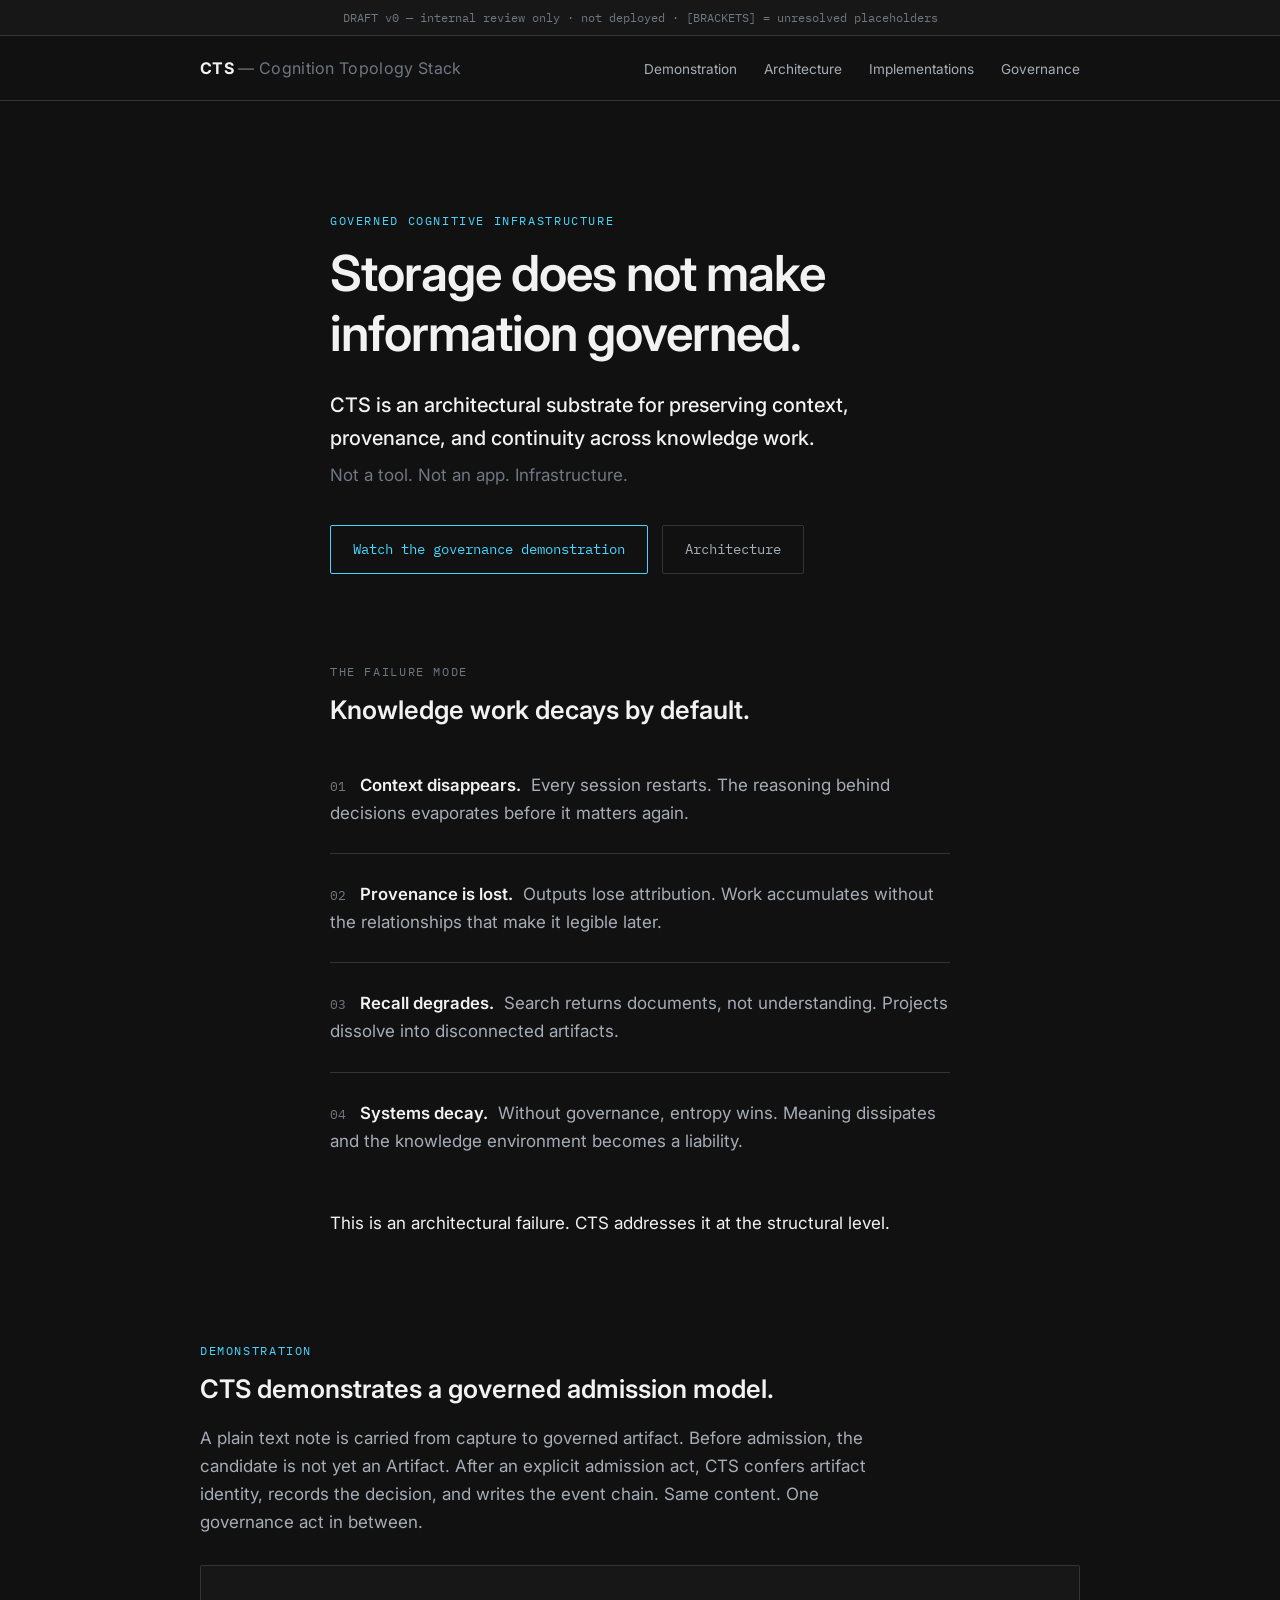
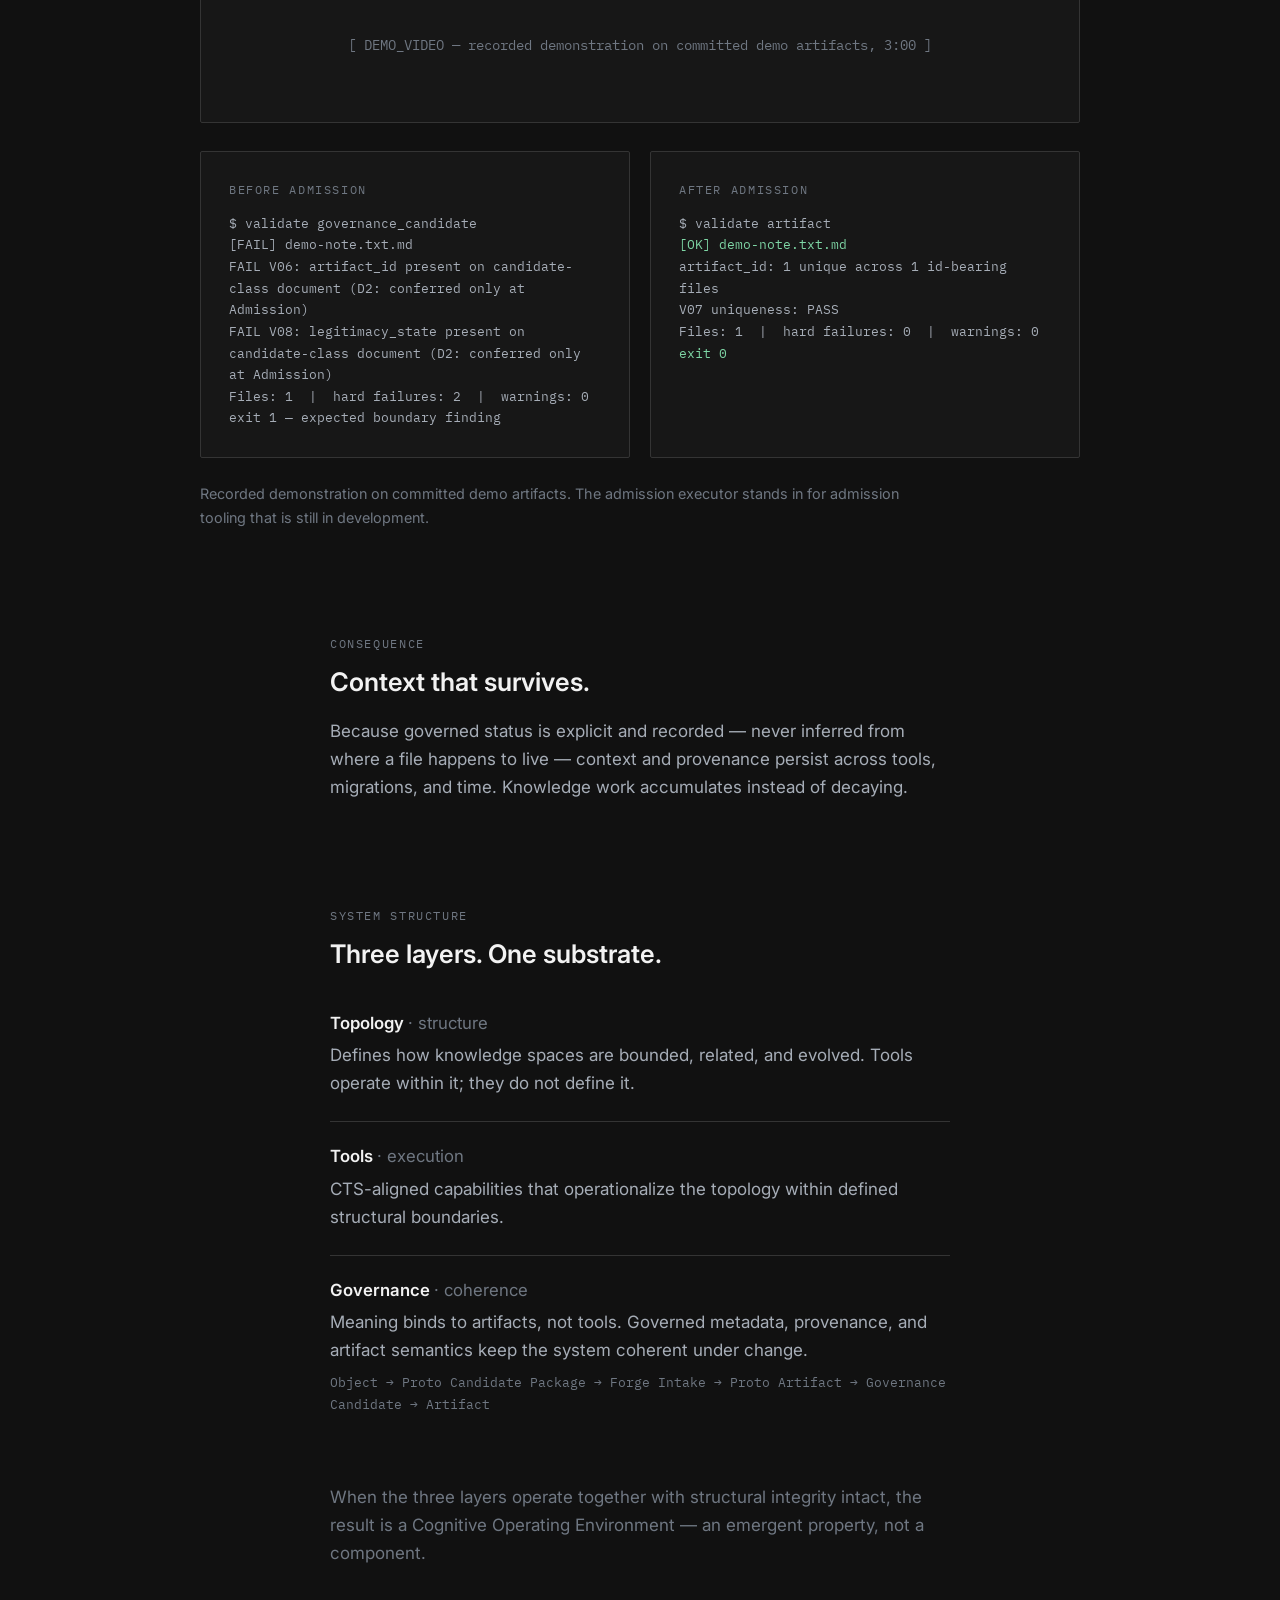
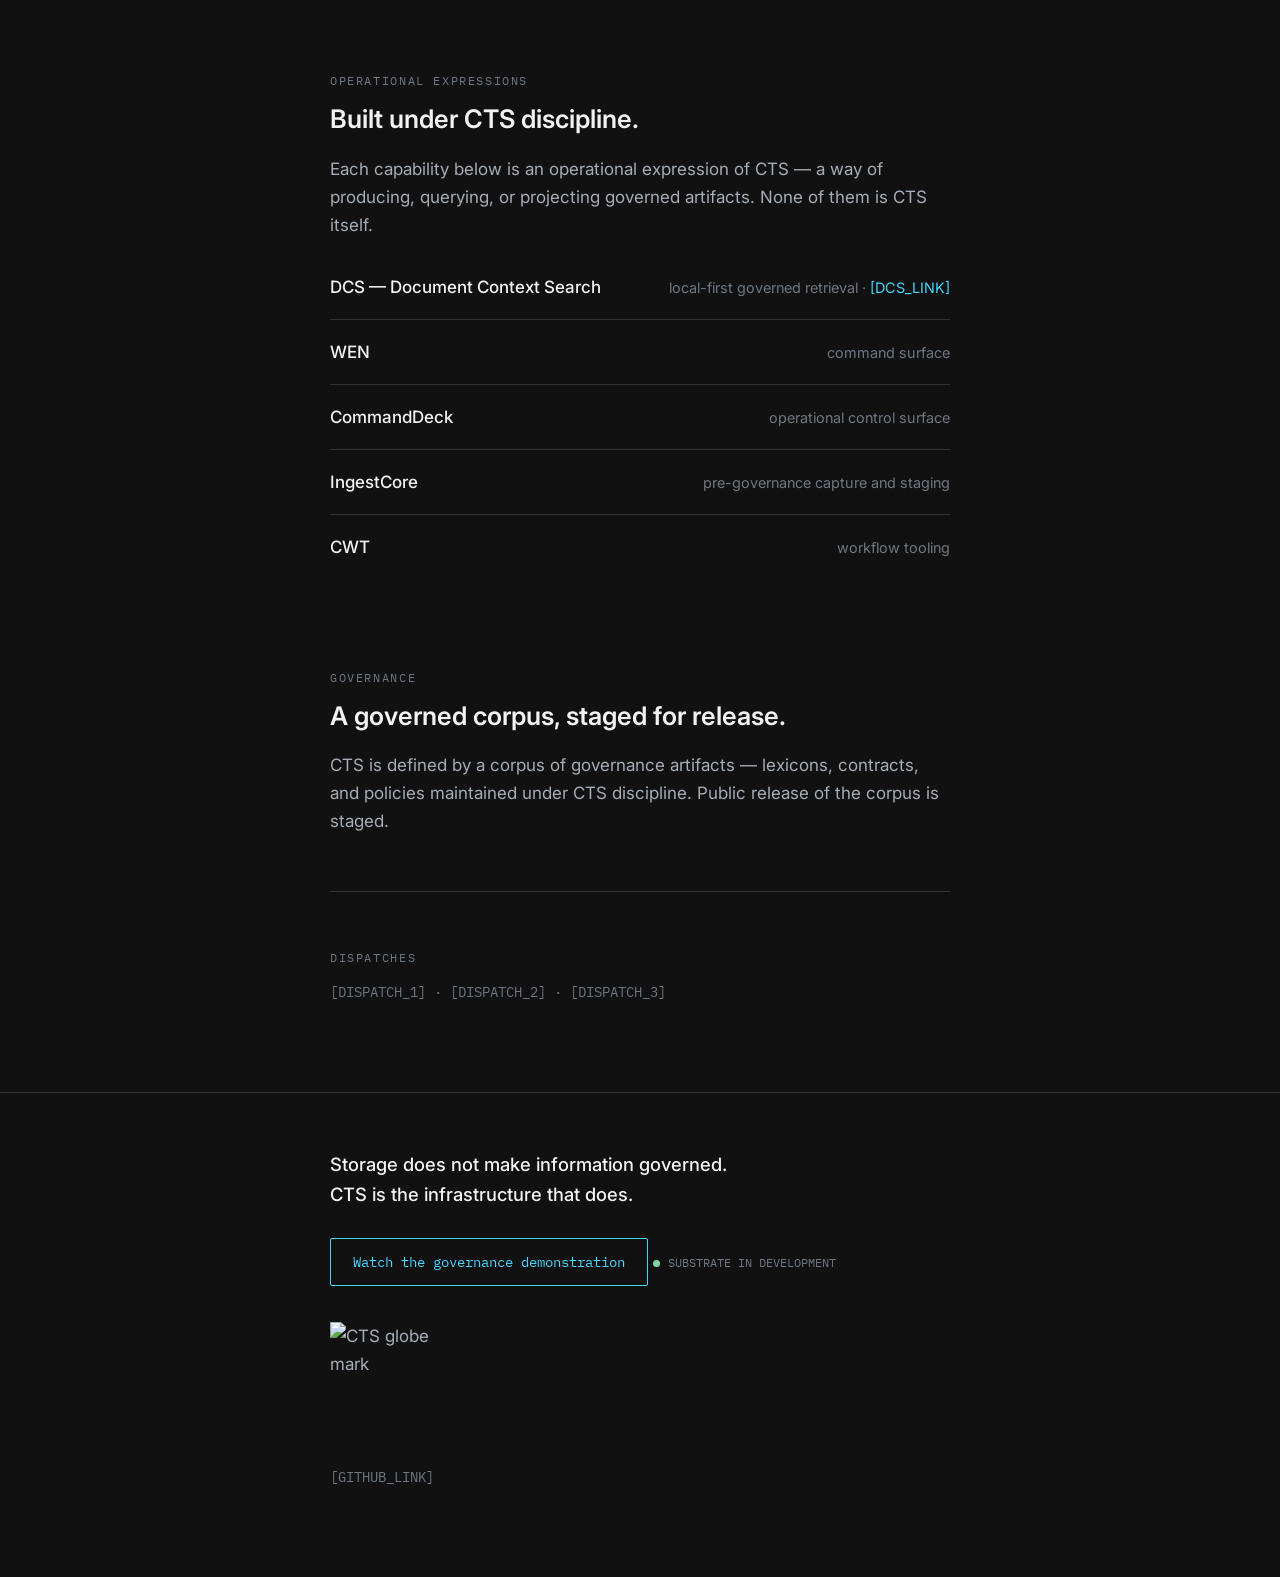
==== index.html @ d4861113 "recenter: new landing page, brand tokens (draft v0)" ====
<!DOCTYPE html>
<html lang="en">
<head>
<meta charset="utf-8">
<meta name="viewport" content="width=device-width, initial-scale=1">
<title>CTS — Cognition Topology Stack [DRAFT v0]</title>
<link rel="icon" href="./cts-favicon.ico">
<link rel="preconnect" href="https://fonts.googleapis.com">
<link href="https://fonts.googleapis.com/css2?family=Inter:wght@400;500;600;700&family=IBM+Plex+Mono:wght@400;500&display=swap" rel="stylesheet">
<style>
:root {
  --cts-bg: #111111;
  --cts-surface: #171717;
  --cts-text: #F2F2F2;
  --cts-text-secondary: #A6ADB7;
  --cts-text-muted: #6F7782;
  --cts-accent: #45D7FF;
  --cts-border: #343434;
  --cts-status-active: #7ED6A5;
  --cts-content-max: 960px;
  --cts-reading-max: 700px;
  --cts-section-gap: 88px;
  --cts-radius: 2px;
}
* { margin: 0; padding: 0; box-sizing: border-box; }
body {
  background: var(--cts-bg);
  color: var(--cts-text-secondary);
  font-family: 'Inter', Arial, sans-serif;
  font-size: 17px;
  line-height: 1.65;
}
.wrap { max-width: var(--cts-content-max); margin: 0 auto; padding: 0 24px; }
@media (min-width: 720px) { .wrap { padding: 0 40px; } }
.reading { max-width: var(--cts-reading-max); }
section { padding: var(--cts-section-gap) 0 0; }
h1, h2, h3 { color: var(--cts-text); font-weight: 600; line-height: 1.2; }
h1 { font-size: clamp(2rem, 5vw, 3.1rem); letter-spacing: -0.02em; }
h2 { font-size: 1.6rem; margin-bottom: 20px; }
h3 { font-size: 1.05rem; margin-bottom: 8px; }
p { margin-bottom: 16px; }
a { color: var(--cts-accent); text-decoration: none; }
a:hover { text-decoration: underline; }
.label {
  font-family: 'IBM Plex Mono', Consolas, monospace;
  font-size: 0.72rem;
  text-transform: uppercase;
  letter-spacing: 0.14em;
  color: var(--cts-text-muted);
  display: block;
  margin-bottom: 14px;
}
.label--accent { color: var(--cts-accent); }
.mono { font-family: 'IBM Plex Mono', Consolas, monospace; }
.divider { border: 0; border-top: 1px solid var(--cts-border); margin: 56px 0; }
.btn {
  display: inline-block;
  padding: 12px 22px;
  border: 1px solid var(--cts-accent);
  border-radius: var(--cts-radius);
  color: var(--cts-accent);
  font-family: 'IBM Plex Mono', Consolas, monospace;
  font-size: 0.85rem;
  background: transparent;
  transition: background-color 180ms ease;
}
.btn:hover { background: rgba(69, 215, 255, 0.08); text-decoration: none; }
.btn--quiet { border-color: var(--cts-border); color: var(--cts-text-secondary); }
.panel {
  background: var(--cts-surface);
  border: 1px solid var(--cts-border);
  border-radius: var(--cts-radius);
  padding: 28px;
}
.placeholder {
  color: var(--cts-text-muted);
  font-family: 'IBM Plex Mono', Consolas, monospace;
  font-size: 0.85rem;
}
/* Header */
header {
  border-bottom: 1px solid var(--cts-border);
  padding: 18px 0;
}
header .wrap { display: flex; justify-content: space-between; align-items: baseline; flex-wrap: wrap; gap: 12px; }
.wordmark { color: var(--cts-text); font-weight: 700; font-size: 1rem; letter-spacing: 0.02em; }
.wordmark span { color: var(--cts-text-muted); font-weight: 400; }
nav a { color: var(--cts-text-secondary); font-size: 0.85rem; margin-left: 22px; }
nav a:hover { color: var(--cts-accent); }
/* Hero */
.hero { padding: 110px 0 0; }
.hero .thesis { color: var(--cts-text); font-size: 1.25rem; margin: 26px 0 6px; font-weight: 500; }
.hero .boundary { color: var(--cts-text-muted); margin-bottom: 36px; }
.cta-row { display: flex; gap: 14px; flex-wrap: wrap; }
/* Failure list */
.failure { padding: 26px 0; border-bottom: 1px solid var(--cts-border); }
.failure:last-of-type { border-bottom: 0; }
.failure h3 { display: inline; margin-right: 10px; }
.failure p { display: inline; margin: 0; }
.failure .num { font-family: 'IBM Plex Mono', Consolas, monospace; color: var(--cts-text-muted); font-size: 0.8rem; margin-right: 14px; }
/* Proof */
.proof-media { margin: 28px 0; text-align: center; padding: 64px 28px; }
.beforeafter { display: grid; gap: 20px; grid-template-columns: 1fr; margin-top: 28px; }
@media (min-width: 720px) { .beforeafter { grid-template-columns: 1fr 1fr; } }
.beforeafter .mono-block {
  font-family: 'IBM Plex Mono', Consolas, monospace;
  font-size: 0.82rem;
  color: var(--cts-text-secondary);
  white-space: pre-wrap;
  margin-top: 12px;
}
.ok { color: var(--cts-status-active); }
/* Architecture */
.layer { padding: 24px 0; border-bottom: 1px solid var(--cts-border); }
.layer:last-of-type { border-bottom: 0; }
.lifecycle {
  font-family: 'IBM Plex Mono', Consolas, monospace;
  font-size: 0.82rem;
  color: var(--cts-text-muted);
  margin-top: 8px;
}
/* Implementations */
.impl { display: flex; justify-content: space-between; align-items: baseline; padding: 18px 0; border-bottom: 1px solid var(--cts-border); flex-wrap: wrap; gap: 6px; }
.impl:last-of-type { border-bottom: 0; }
.impl .name { color: var(--cts-text); font-weight: 500; }
.impl .role { color: var(--cts-text-muted); font-size: 0.9rem; }
/* Footer */
footer { margin-top: var(--cts-section-gap); border-top: 1px solid var(--cts-border); padding: 56px 0 72px; }
.status { display: inline-flex; align-items: center; gap: 8px; font-family: 'IBM Plex Mono', Consolas, monospace; font-size: 0.75rem; color: var(--cts-text-muted); margin-top: 28px; }
.status .dot {
  width: 7px; height: 7px; border-radius: 50%;
  background: var(--cts-status-active);
  animation: pulse 2.4s ease-in-out infinite;
}
@keyframes pulse { 0%,100% { opacity: 1; } 50% { opacity: 0.35; } }
.draftbar {
  background: var(--cts-surface);
  border-bottom: 1px solid var(--cts-border);
  padding: 8px 0;
  font-family: 'IBM Plex Mono', Consolas, monospace;
  font-size: 0.72rem;
  color: var(--cts-text-muted);
  text-align: center;
}
</style>
</head>
<body>

<div class="draftbar">DRAFT v0 — internal review only · not deployed · [BRACKETS] = unresolved placeholders</div>

<header>
  <div class="wrap">
    <div class="wordmark">CTS <span>— Cognition Topology Stack</span></div>
    <nav>
      <a href="#proof">Demonstration</a>
      <a href="#architecture">Architecture</a>
      <a href="#implementations">Implementations</a>
      <a href="#governance">Governance</a>
    </nav>
  </div>
</header>

<!-- S1 · Hero -->
<section class="hero">
  <div class="wrap reading">
    <span class="label label--accent">Governed cognitive infrastructure</span>
    <h1>Storage does not make information governed.</h1>
    <p class="thesis">CTS is an architectural substrate for preserving context, provenance, and continuity across knowledge work.</p>
    <p class="boundary">Not a tool. Not an app. Infrastructure.</p>
    <div class="cta-row">
      <a class="btn" href="#proof">Watch the governance demonstration</a>
      <a class="btn btn--quiet" href="#architecture">Architecture</a>
    </div>
  </div>
</section>

<!-- S2 · Problem frame -->
<section>
  <div class="wrap reading">
    <span class="label">The failure mode</span>
    <h2>Knowledge work decays by default.</h2>
    <div class="failure"><span class="num">01</span><h3>Context disappears.</h3><p>Every session restarts. The reasoning behind decisions evaporates before it matters again.</p></div>
    <div class="failure"><span class="num">02</span><h3>Provenance is lost.</h3><p>Outputs lose attribution. Work accumulates without the relationships that make it legible later.</p></div>
    <div class="failure"><span class="num">03</span><h3>Recall degrades.</h3><p>Search returns documents, not understanding. Projects dissolve into disconnected artifacts.</p></div>
    <div class="failure"><span class="num">04</span><h3>Systems decay.</h3><p>Without governance, entropy wins. Meaning dissipates and the knowledge environment becomes a liability.</p></div>
    <p style="margin-top:28px; color: var(--cts-text);">This is an architectural failure. CTS addresses it at the structural level.</p>
  </div>
</section>

<!-- S3 · Proof -->
<section id="proof">
  <div class="wrap">
    <span class="label label--accent">Demonstration</span>
    <h2 class="reading">CTS demonstrates a governed admission model.</h2>
    <p class="reading">A plain text note is carried from capture to governed artifact. Before admission, the candidate is not yet an Artifact. After an explicit admission act, CTS confers artifact identity, records the decision, and writes the event chain. Same content. One governance act in between.</p>
    <div class="panel proof-media">
      <span class="placeholder">[ DEMO_VIDEO — recorded demonstration on committed demo artifacts, 3:00 ]</span>
    </div>
    <div class="beforeafter">
      <div class="panel">
        <span class="label">Before admission</span>
        <div class="mono-block">$ validate governance_candidate
[FAIL] demo-note.txt.md
FAIL V06: artifact_id present on candidate-class document (D2: conferred only at Admission)
FAIL V08: legitimacy_state present on candidate-class document (D2: conferred only at Admission)
Files: 1  |  hard failures: 2  |  warnings: 0
exit 1 — expected boundary finding</div>
      </div>
      <div class="panel">
        <span class="label">After admission</span>
        <div class="mono-block">$ validate artifact
<span class="ok">[OK] demo-note.txt.md</span>
artifact_id: 1 unique across 1 id-bearing files
V07 uniqueness: PASS
Files: 1  |  hard failures: 0  |  warnings: 0
<span class="ok">exit 0</span></div>
      </div>
    </div>
    <p class="reading" style="margin-top:24px; color: var(--cts-text-muted); font-size: 0.9rem;">Recorded demonstration on committed demo artifacts. The admission executor stands in for admission tooling that is still in development.</p>
  </div>
</section>

<!-- S4 · Consequence -->
<section>
  <div class="wrap reading">
    <span class="label">Consequence</span>
    <h2>Context that survives.</h2>
    <p>Because governed status is explicit and recorded — never inferred from where a file happens to live — context and provenance persist across tools, migrations, and time. Knowledge work accumulates instead of decaying.</p>
  </div>
</section>

<!-- S5 · Architecture -->
<section id="architecture">
  <div class="wrap reading">
    <span class="label">System structure</span>
    <h2>Three layers. One substrate.</h2>
    <div class="layer">
      <h3>Topology <span class="role" style="color:var(--cts-text-muted); font-weight:400;">· structure</span></h3>
      <p style="margin:0;">Defines how knowledge spaces are bounded, related, and evolved. Tools operate within it; they do not define it.</p>
    </div>
    <div class="layer">
      <h3>Tools <span style="color:var(--cts-text-muted); font-weight:400;">· execution</span></h3>
      <p style="margin:0;">CTS-aligned capabilities that operationalize the topology within defined structural boundaries.</p>
    </div>
    <div class="layer">
      <h3>Governance <span style="color:var(--cts-text-muted); font-weight:400;">· coherence</span></h3>
      <p style="margin:0;">Meaning binds to artifacts, not tools. Governed metadata, provenance, and artifact semantics keep the system coherent under change.</p>
      <p class="lifecycle">Object → Proto Candidate Package → Forge Intake → Proto Artifact → Governance Candidate → Artifact</p>
    </div>
    <p style="margin-top:28px; color:var(--cts-text-muted);">When the three layers operate together with structural integrity intact, the result is a Cognitive Operating Environment — an emergent property, not a component.</p>
  </div>
</section>

<!-- S6 · Implementations -->
<section id="implementations">
  <div class="wrap reading">
    <span class="label">Operational expressions</span>
    <h2>Built under CTS discipline.</h2>
    <p>Each capability below is an operational expression of CTS — a way of producing, querying, or projecting governed artifacts. None of them is CTS itself.</p>
    <div class="impl"><span class="name">DCS — Document Context Search</span><span class="role">local-first governed retrieval · <a href="#">[DCS_LINK]</a></span></div>
    <div class="impl"><span class="name">WEN</span><span class="role">command surface</span></div>
    <div class="impl"><span class="name">CommandDeck</span><span class="role">operational control surface</span></div>
    <div class="impl"><span class="name">IngestCore</span><span class="role">pre-governance capture and staging</span></div>
    <div class="impl"><span class="name">CWT</span><span class="role">workflow tooling</span></div>
  </div>
</section>

<!-- S7 · Governance & dispatches -->
<section id="governance">
  <div class="wrap reading">
    <span class="label">Governance</span>
    <h2>A governed corpus, staged for release.</h2>
    <p>CTS is defined by a corpus of governance artifacts — lexicons, contracts, and policies maintained under CTS discipline. Public release of the corpus is staged.</p>
    <hr class="divider">
    <span class="label">Dispatches</span>
    <p class="placeholder">[DISPATCH_1] · [DISPATCH_2] · [DISPATCH_3]</p>
  </div>
</section>

<!-- S8 · Footer -->
<footer>
  <div class="wrap reading">
    <p style="color: var(--cts-text); font-size: 1.15rem; font-weight: 500;">Storage does not make information governed.<br>CTS is the infrastructure that does.</p>
    <a class="btn" href="#proof">Watch the governance demonstration</a>
    <div class="status"><span class="dot"></span> SUBSTRATE IN DEVELOPMENT</div>
    <div style="margin-top:36px;">
      <img src="./cts-globe-256.png" alt="CTS globe mark" width="120" height="120" style="display:block;">
    </div>
    <p class="placeholder" style="margin-top:24px;">[GITHUB_LINK]</p>
  </div>
</footer>

</body>
</html>
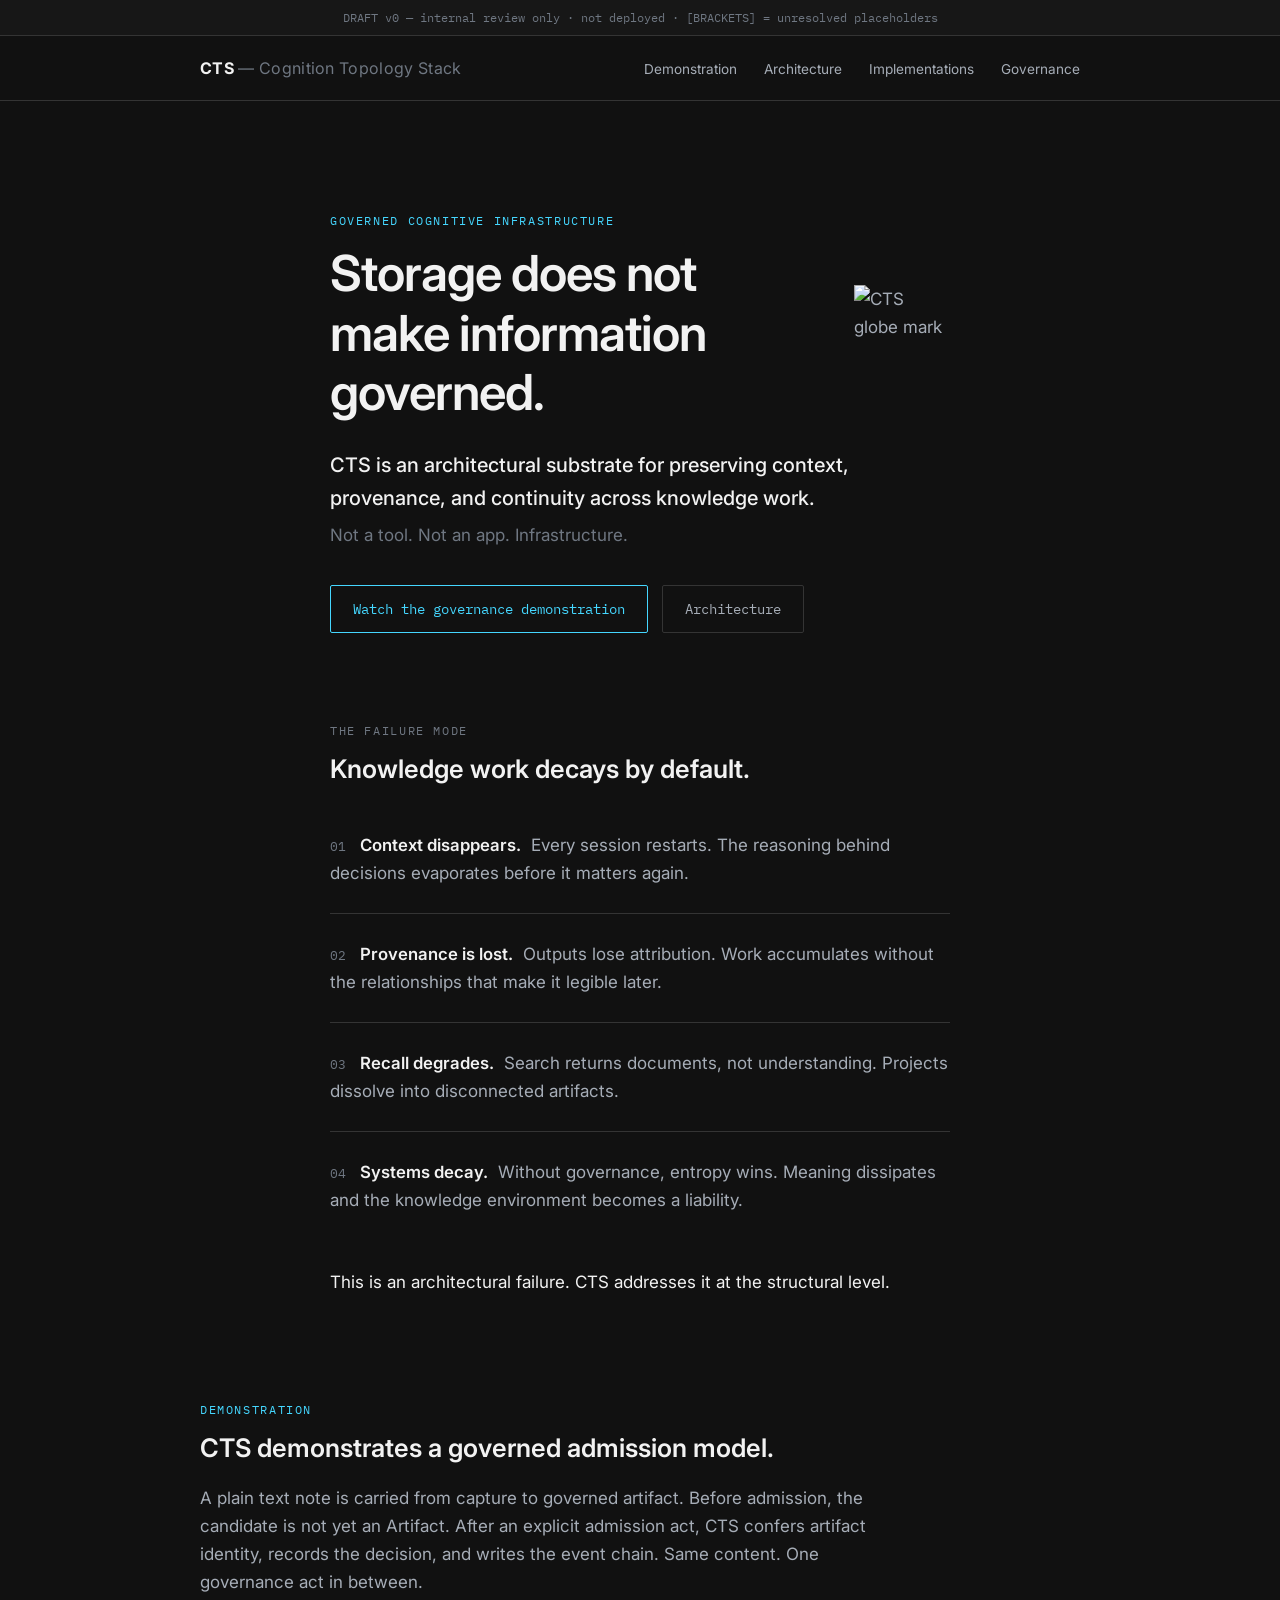
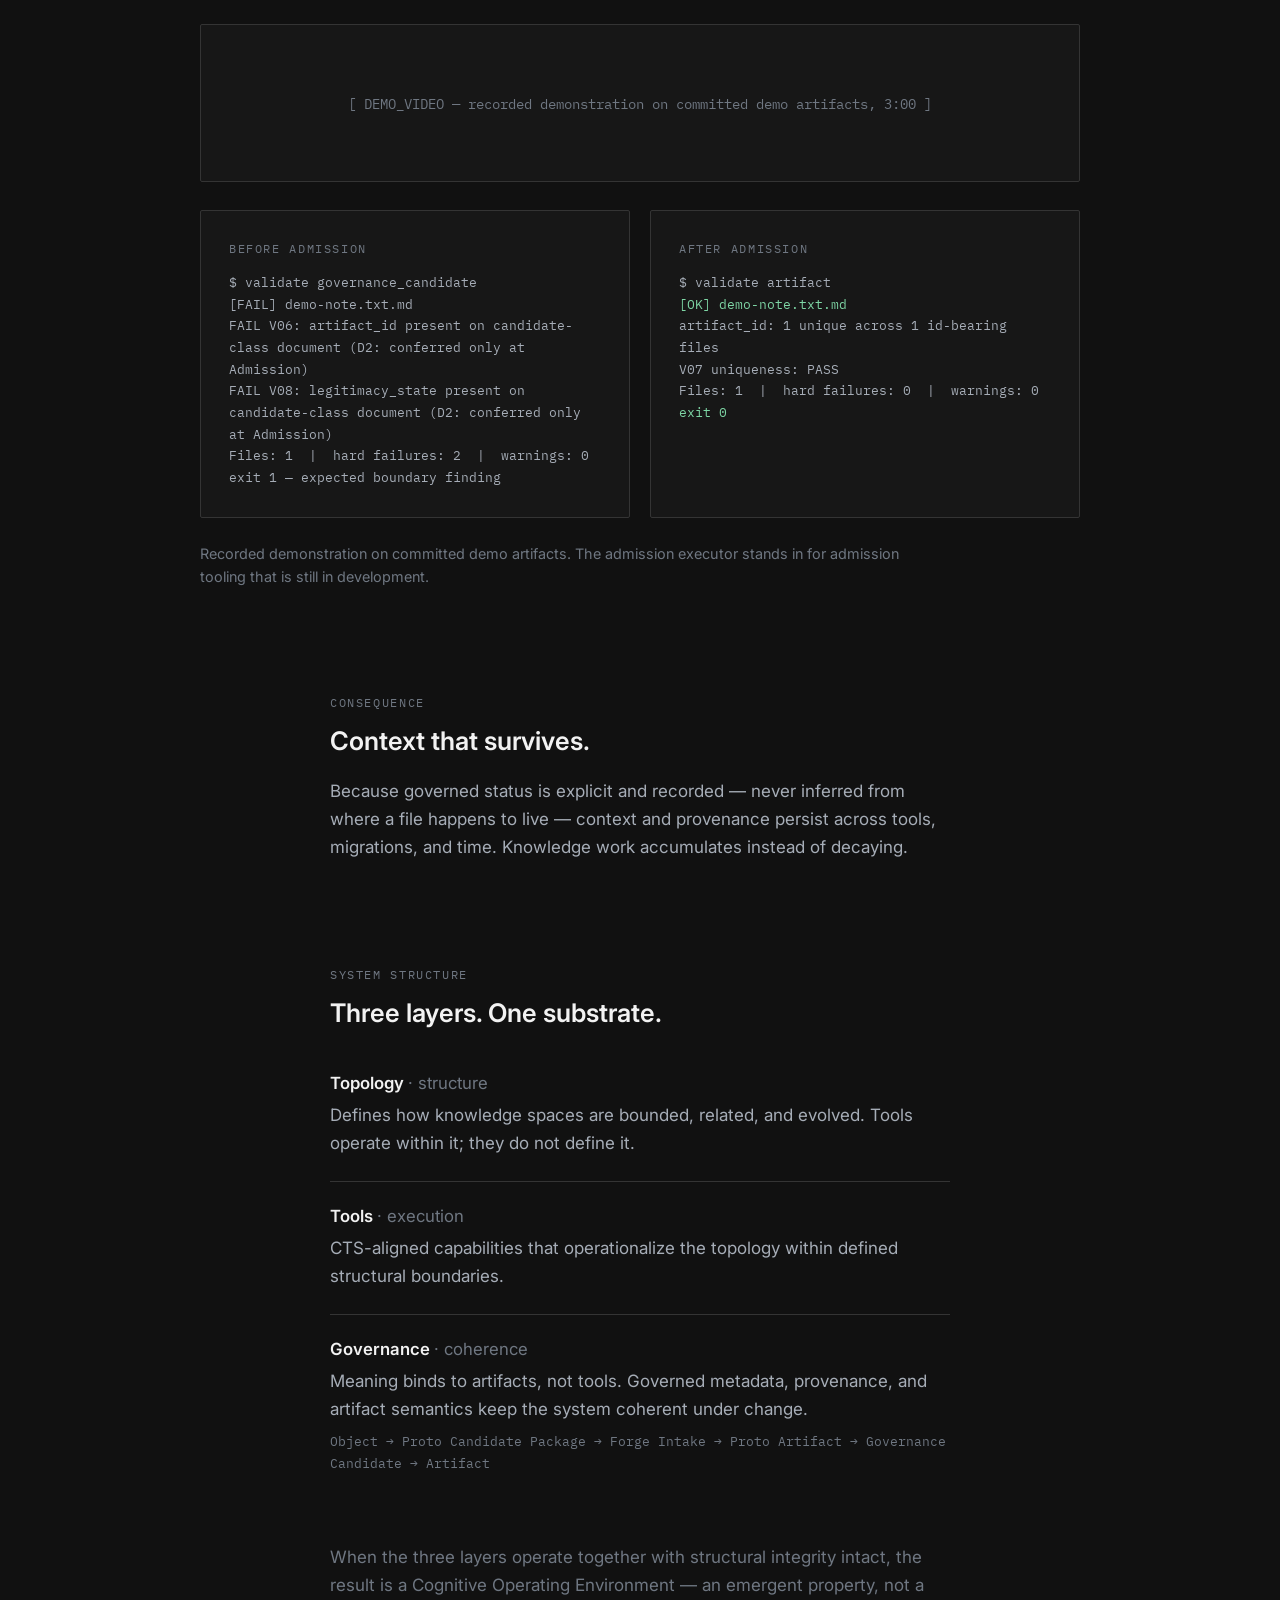
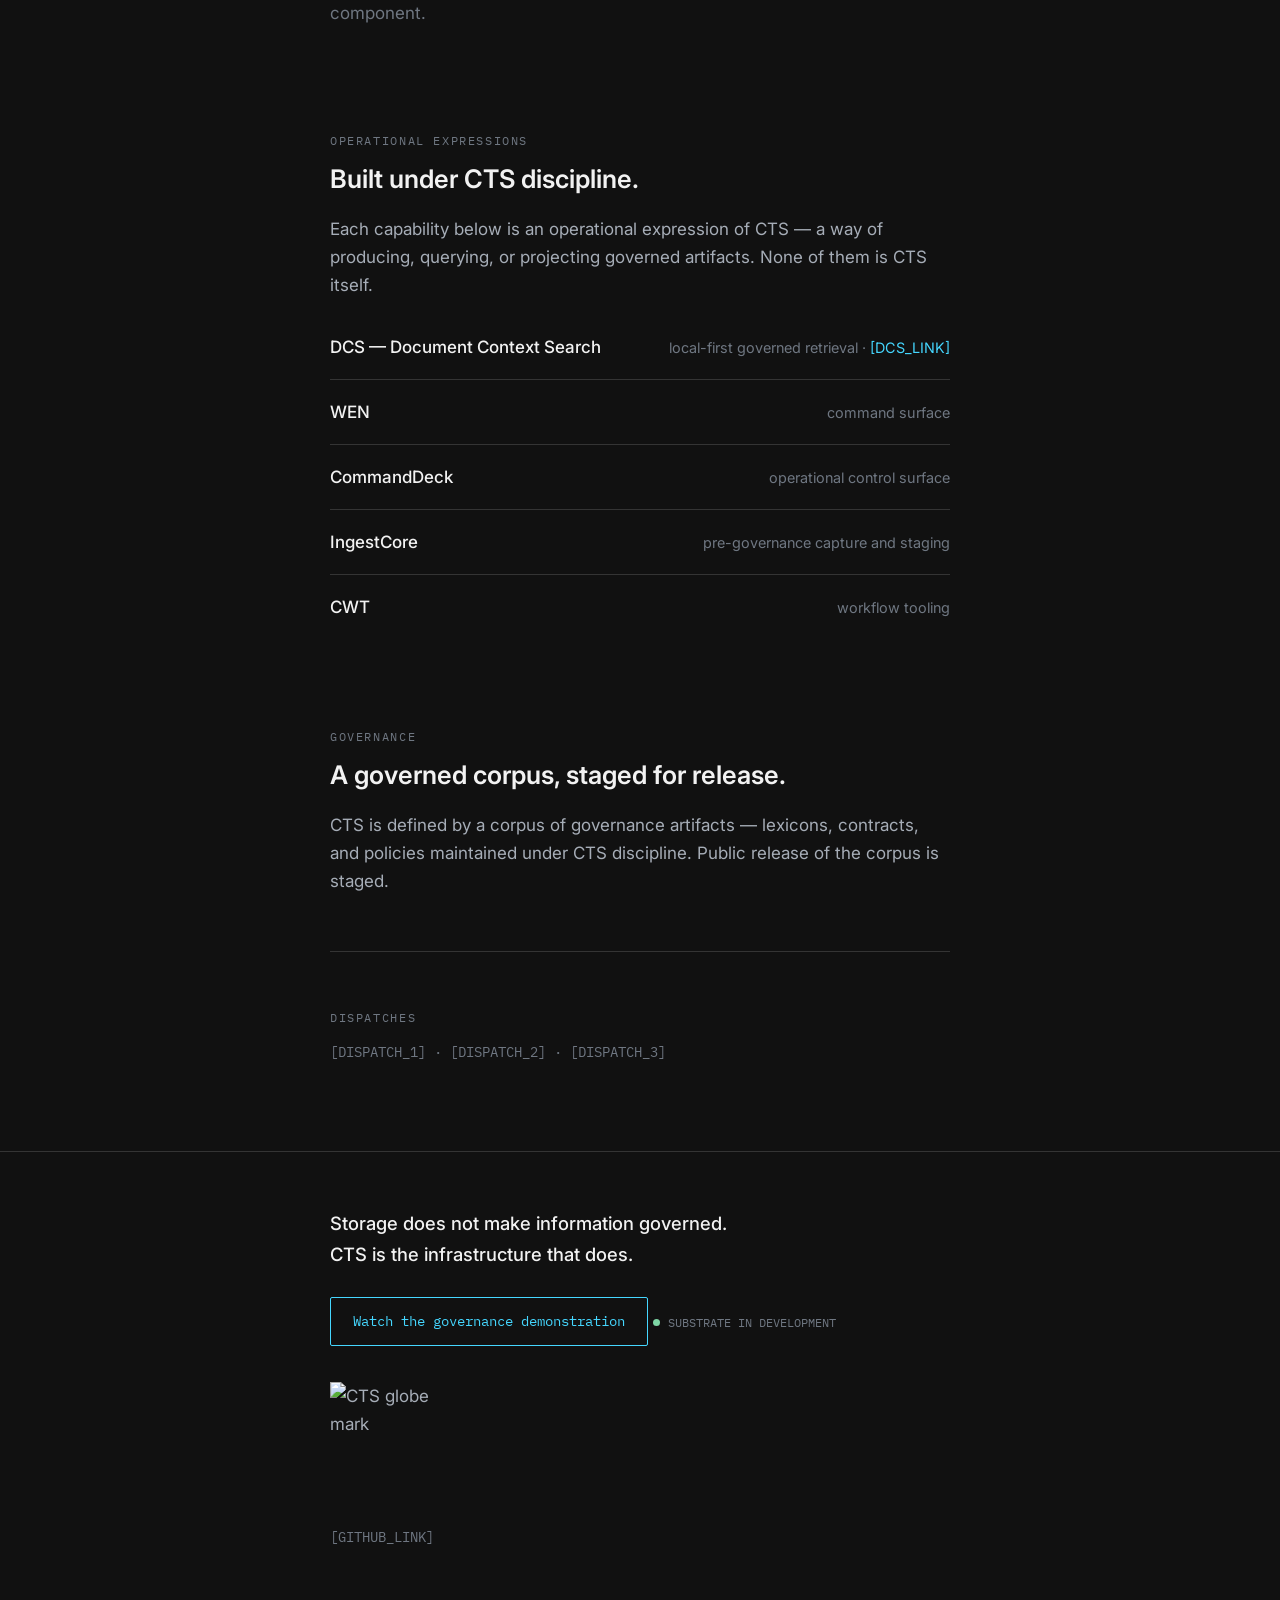
==== commit 05301cff: "recenter: globe mark right of hero heading" ====
--- a/index.html
+++ b/index.html
@@ -164,7 +164,10 @@
 <section class="hero">
   <div class="wrap reading">
     <span class="label label--accent">Governed cognitive infrastructure</span>
-    <h1>Storage does not make information governed.</h1>
+    <div style="display:flex; align-items:center; gap:32px; flex-wrap:wrap;">
+      <h1 style="flex:1; min-width:280px;">Storage does not make information governed.</h1>
+      <img src="./cts-globe-256.png" alt="CTS globe mark" width="96" height="96" style="flex-shrink:0;">
+    </div>
     <p class="thesis">CTS is an architectural substrate for preserving context, provenance, and continuity across knowledge work.</p>
     <p class="boundary">Not a tool. Not an app. Infrastructure.</p>
     <div class="cta-row">
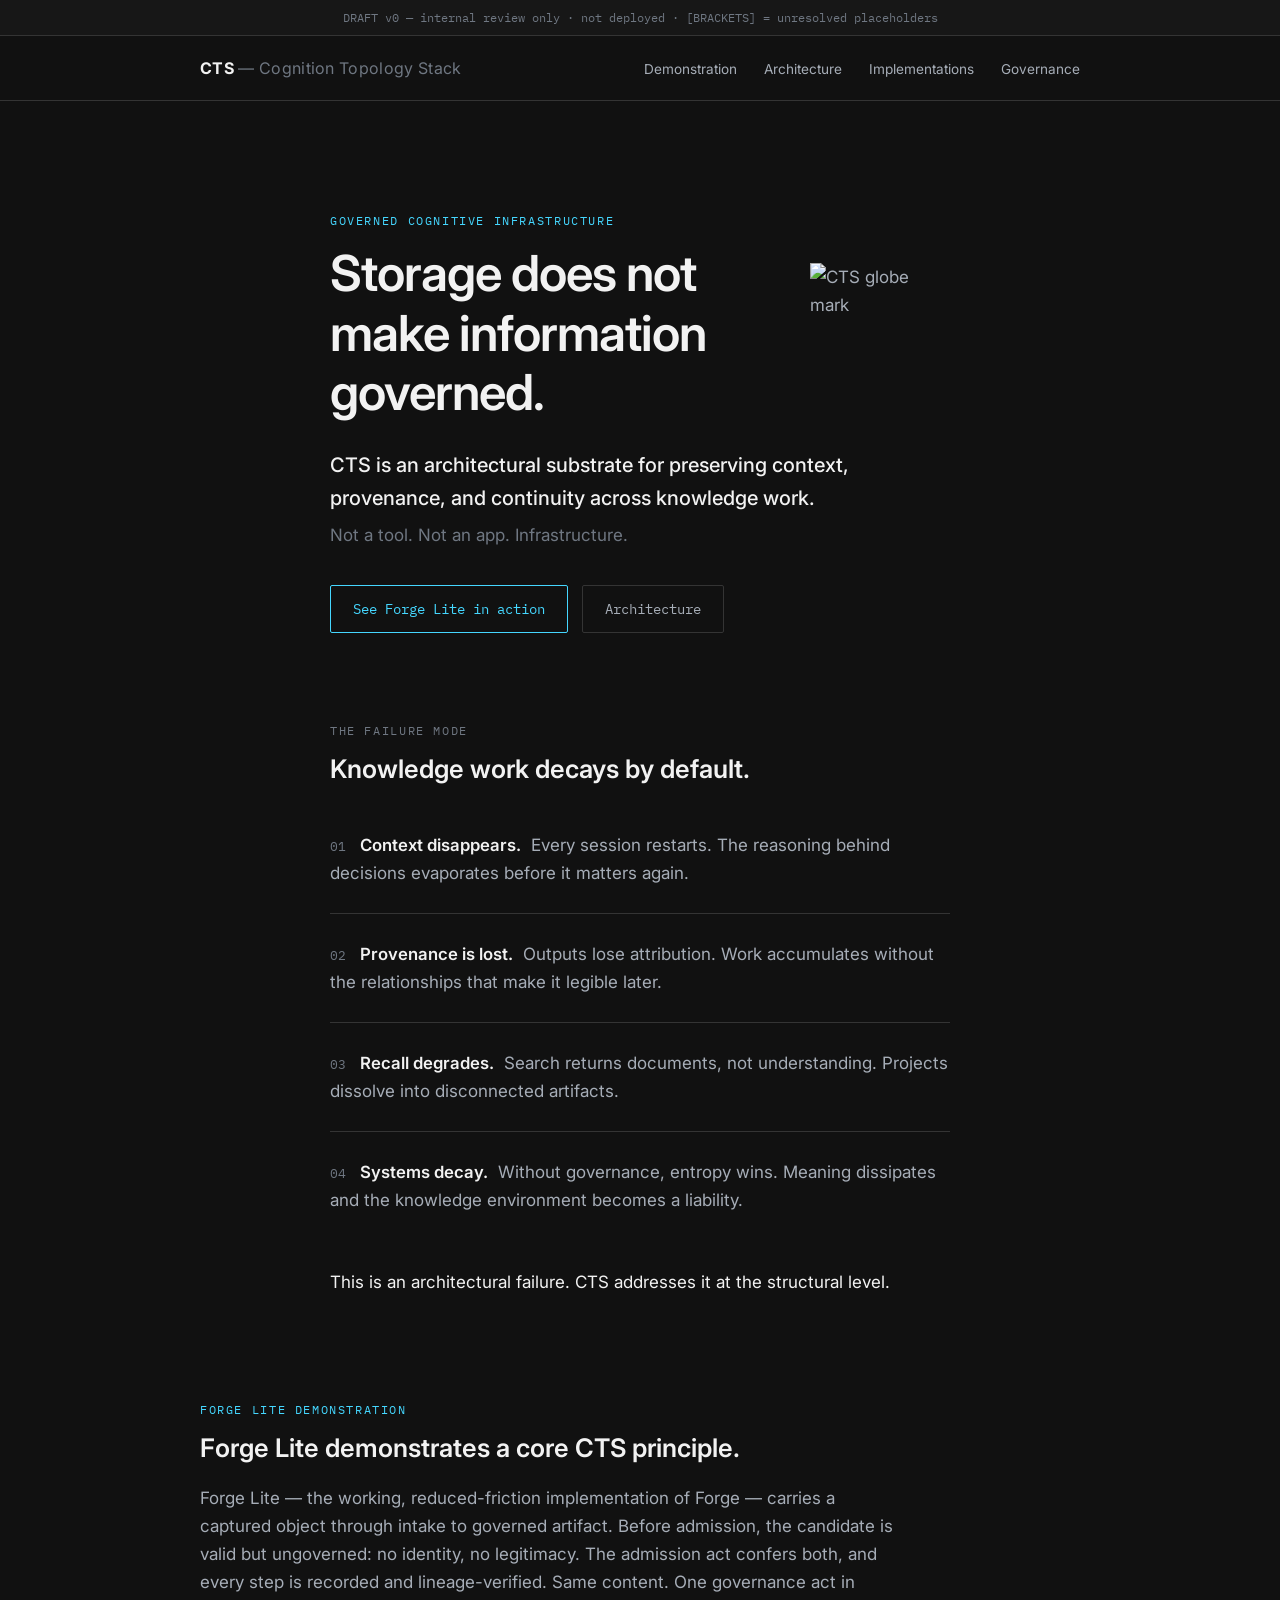
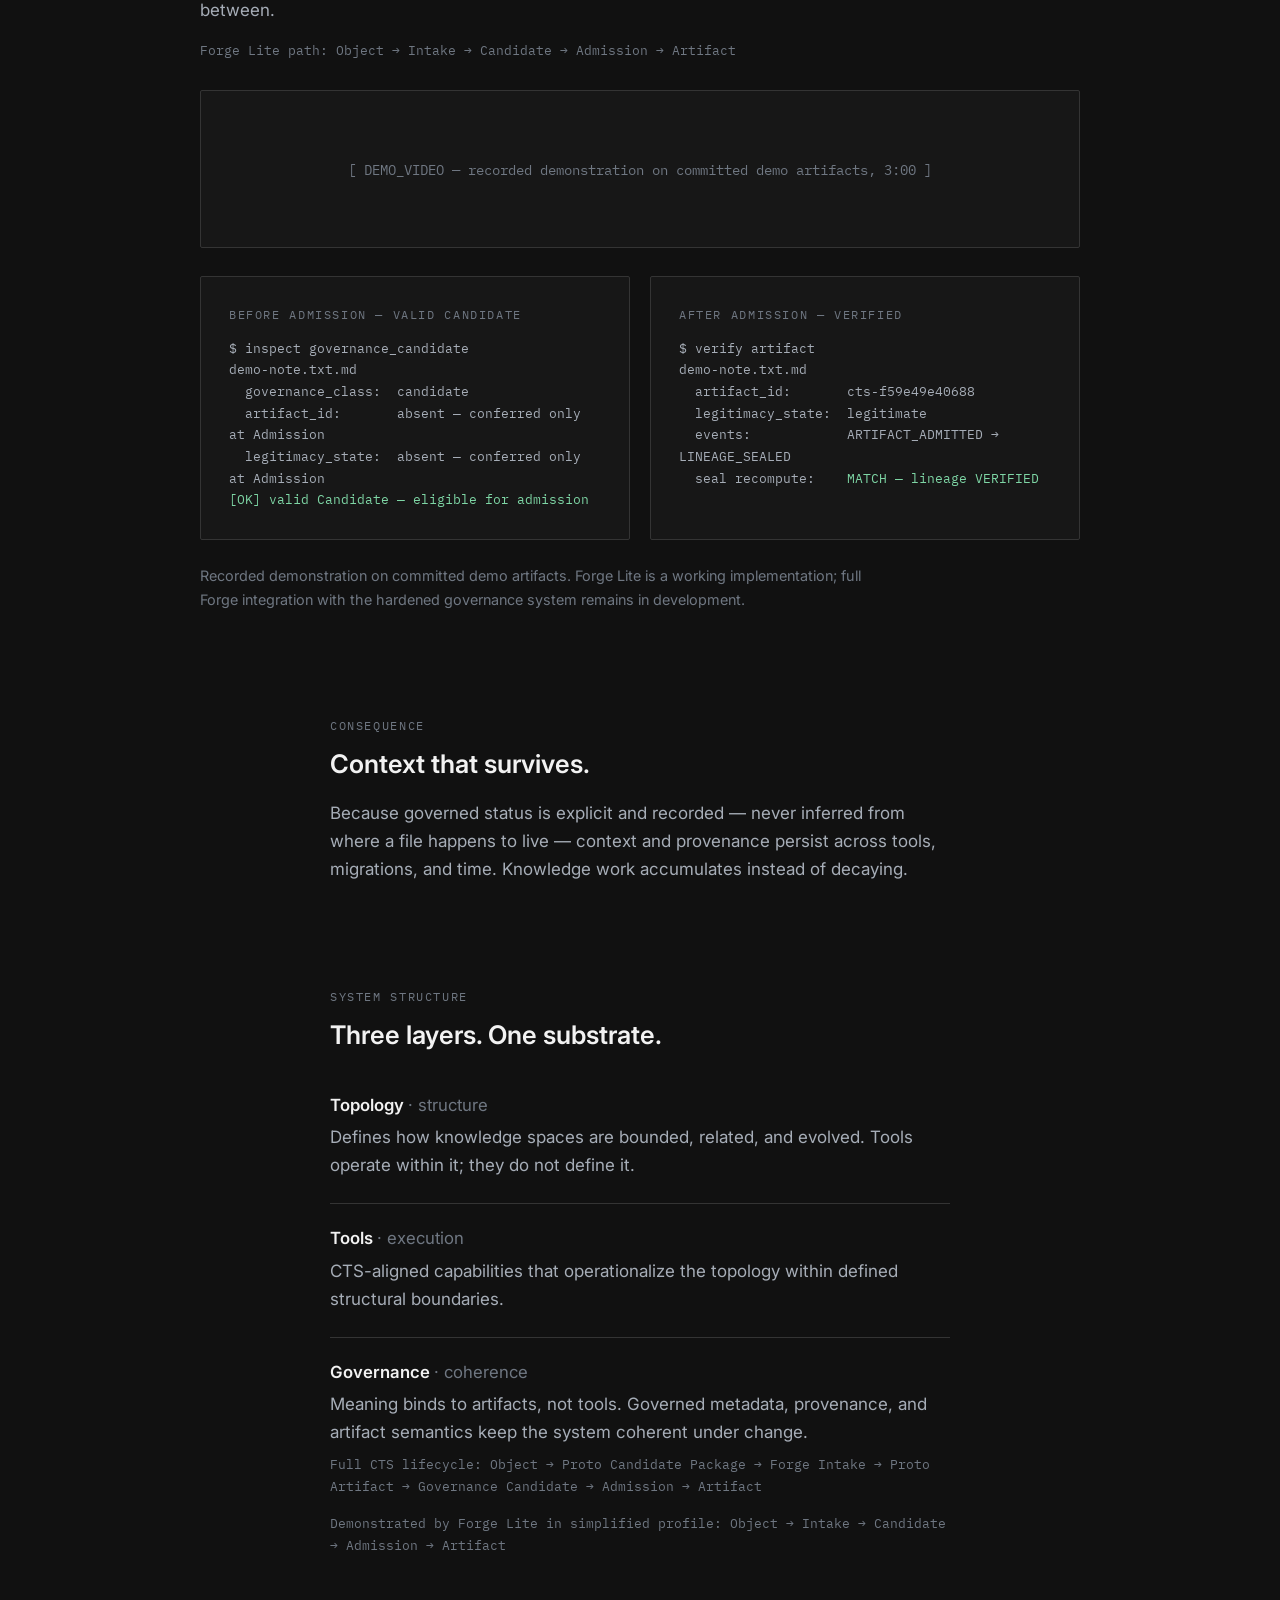
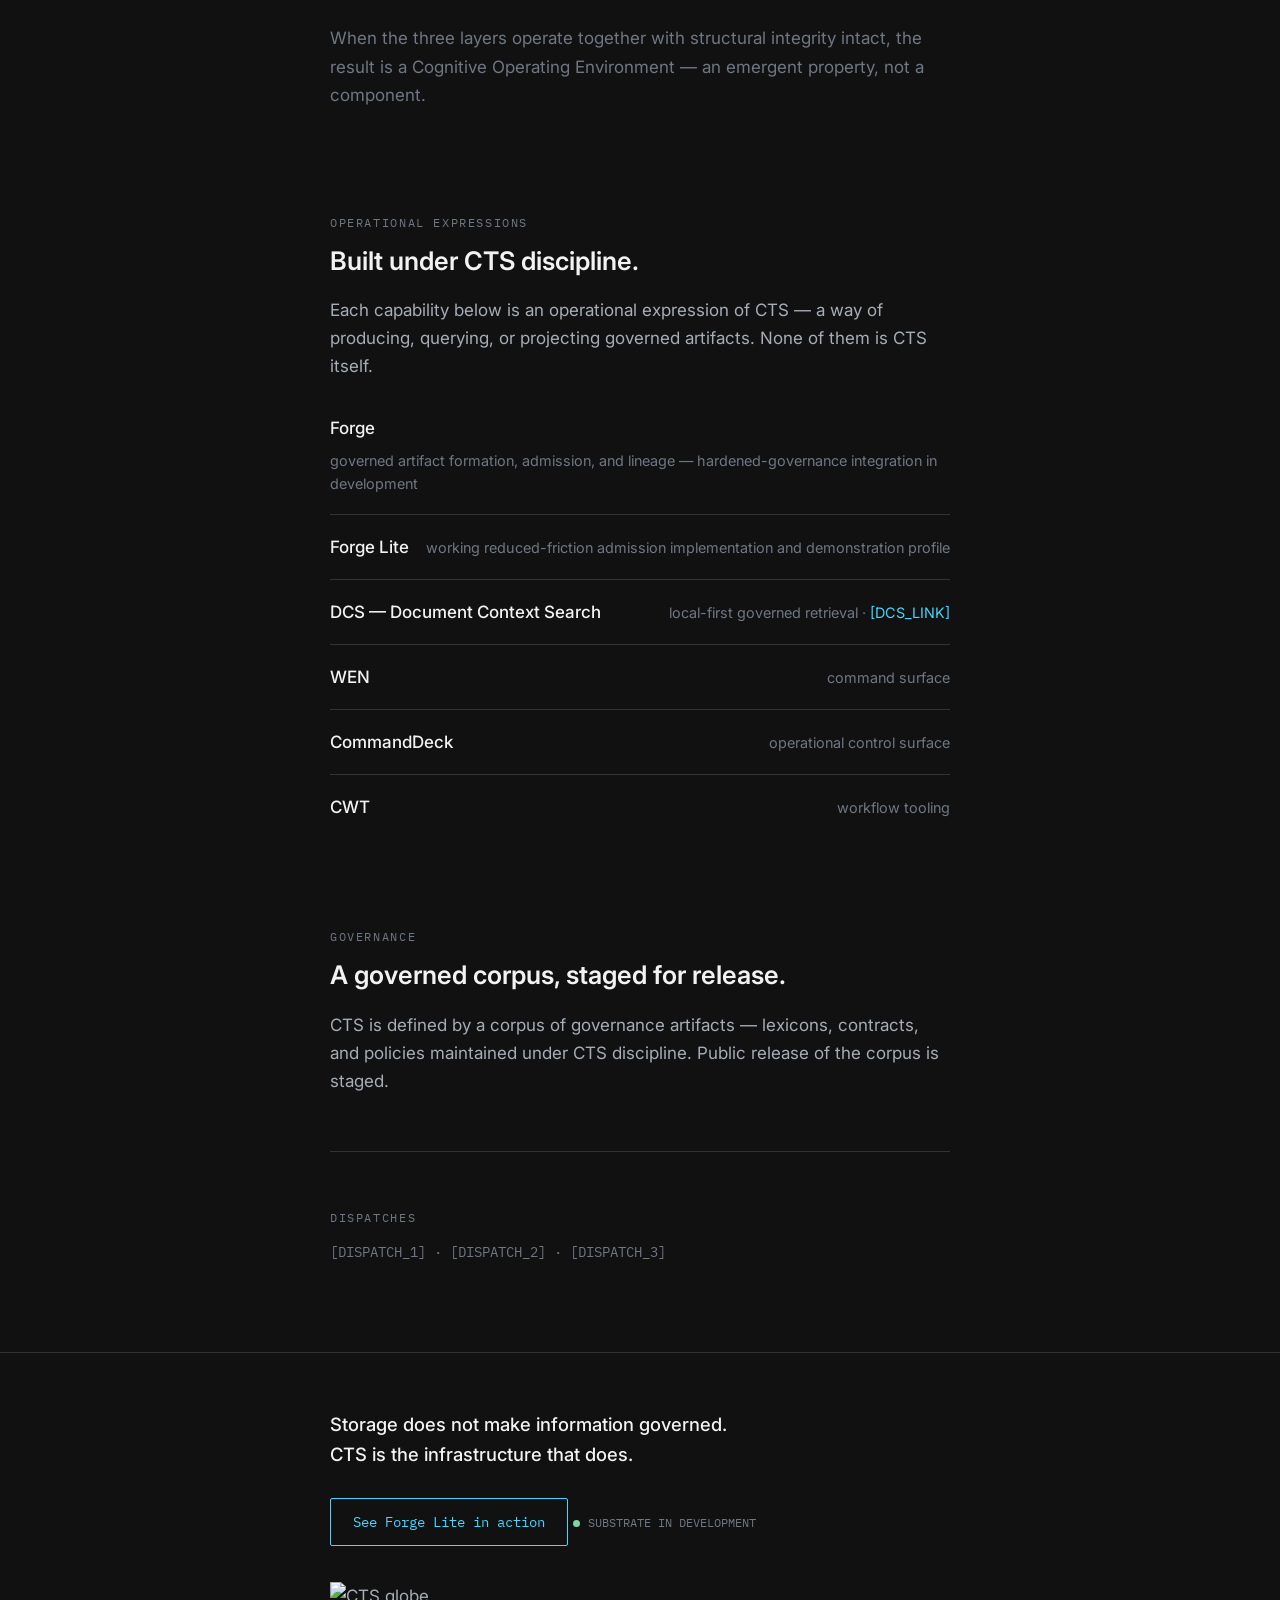
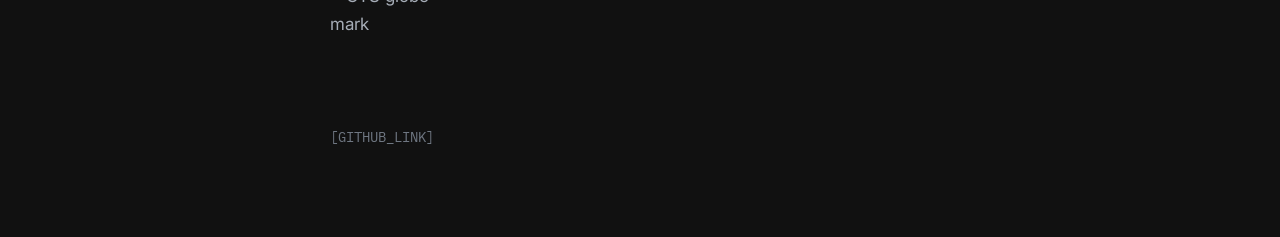
==== commit eaa41716: "site: clarify CTS, Forge, and Forge Lite positioning" ====
--- a/index.html
+++ b/index.html
@@ -4,6 +4,12 @@
 <meta charset="utf-8">
 <meta name="viewport" content="width=device-width, initial-scale=1">
 <title>CTS — Cognition Topology Stack [DRAFT v0]</title>
+<meta property="og:title" content="CTS — Cognition Topology Stack">
+<meta property="og:description" content="Storage does not make information governed. CTS is governed cognitive infrastructure.">
+<meta property="og:image" content="https://ctsstack.com/cts-og-card.png">
+<meta property="og:url" content="https://ctsstack.com/">
+<meta property="og:type" content="website">
+<meta name="twitter:card" content="summary_large_image">
 <link rel="icon" href="./cts-favicon.ico">
 <link rel="preconnect" href="https://fonts.googleapis.com">
 <link href="https://fonts.googleapis.com/css2?family=Inter:wght@400;500;600;700&family=IBM+Plex+Mono:wght@400;500&display=swap" rel="stylesheet">
@@ -166,12 +172,12 @@
     <span class="label label--accent">Governed cognitive infrastructure</span>
     <div style="display:flex; align-items:center; gap:32px; flex-wrap:wrap;">
       <h1 style="flex:1; min-width:280px;">Storage does not make information governed.</h1>
-      <img src="./cts-globe-256.png" alt="CTS globe mark" width="96" height="96" style="flex-shrink:0;">
+      <img src="./cts-orb-256.png" alt="CTS globe mark" width="140" height="140" style="flex-shrink:0;">
     </div>
     <p class="thesis">CTS is an architectural substrate for preserving context, provenance, and continuity across knowledge work.</p>
     <p class="boundary">Not a tool. Not an app. Infrastructure.</p>
     <div class="cta-row">
-      <a class="btn" href="#proof">Watch the governance demonstration</a>
+      <a class="btn" href="#proof">See Forge Lite in action</a>
       <a class="btn btn--quiet" href="#architecture">Architecture</a>
     </div>
   </div>
@@ -193,33 +199,34 @@
 <!-- S3 · Proof -->
 <section id="proof">
   <div class="wrap">
-    <span class="label label--accent">Demonstration</span>
-    <h2 class="reading">CTS demonstrates a governed admission model.</h2>
-    <p class="reading">A plain text note is carried from capture to governed artifact. Before admission, the candidate is not yet an Artifact. After an explicit admission act, CTS confers artifact identity, records the decision, and writes the event chain. Same content. One governance act in between.</p>
+    <span class="label label--accent">Forge Lite demonstration</span>
+    <h2 class="reading">Forge Lite demonstrates a core CTS principle.</h2>
+    <p class="reading">Forge Lite — the working, reduced-friction implementation of Forge — carries a captured object through intake to governed artifact. Before admission, the candidate is valid but ungoverned: no identity, no legitimacy. The admission act confers both, and every step is recorded and lineage-verified. Same content. One governance act in between.</p>
+    <p class="reading lifecycle" style="margin-bottom:8px;">Forge Lite path: Object → Intake → Candidate → Admission → Artifact</p>
     <div class="panel proof-media">
       <span class="placeholder">[ DEMO_VIDEO — recorded demonstration on committed demo artifacts, 3:00 ]</span>
     </div>
     <div class="beforeafter">
       <div class="panel">
-        <span class="label">Before admission</span>
-        <div class="mono-block">$ validate governance_candidate
-[FAIL] demo-note.txt.md
-FAIL V06: artifact_id present on candidate-class document (D2: conferred only at Admission)
-FAIL V08: legitimacy_state present on candidate-class document (D2: conferred only at Admission)
-Files: 1  |  hard failures: 2  |  warnings: 0
-exit 1 — expected boundary finding</div>
+        <span class="label">Before admission — valid Candidate</span>
+        <div class="mono-block">$ inspect governance_candidate
+demo-note.txt.md
+  governance_class:  candidate
+  artifact_id:       absent — conferred only at Admission
+  legitimacy_state:  absent — conferred only at Admission
+<span class="ok">[OK] valid Candidate — eligible for admission</span></div>
       </div>
       <div class="panel">
-        <span class="label">After admission</span>
-        <div class="mono-block">$ validate artifact
-<span class="ok">[OK] demo-note.txt.md</span>
-artifact_id: 1 unique across 1 id-bearing files
-V07 uniqueness: PASS
-Files: 1  |  hard failures: 0  |  warnings: 0
-<span class="ok">exit 0</span></div>
+        <span class="label">After admission — verified</span>
+        <div class="mono-block">$ verify artifact
+demo-note.txt.md
+  artifact_id:       cts-f59e49e40688
+  legitimacy_state:  legitimate
+  events:            ARTIFACT_ADMITTED → LINEAGE_SEALED
+  seal recompute:    <span class="ok">MATCH — lineage VERIFIED</span></div>
       </div>
     </div>
-    <p class="reading" style="margin-top:24px; color: var(--cts-text-muted); font-size: 0.9rem;">Recorded demonstration on committed demo artifacts. The admission executor stands in for admission tooling that is still in development.</p>
+    <p class="reading" style="margin-top:24px; color: var(--cts-text-muted); font-size: 0.9rem;">Recorded demonstration on committed demo artifacts. Forge Lite is a working implementation; full Forge integration with the hardened governance system remains in development.</p>
   </div>
 </section>
 
@@ -248,7 +255,8 @@
     <div class="layer">
       <h3>Governance <span style="color:var(--cts-text-muted); font-weight:400;">· coherence</span></h3>
       <p style="margin:0;">Meaning binds to artifacts, not tools. Governed metadata, provenance, and artifact semantics keep the system coherent under change.</p>
-      <p class="lifecycle">Object → Proto Candidate Package → Forge Intake → Proto Artifact → Governance Candidate → Artifact</p>
+      <p class="lifecycle">Full CTS lifecycle: Object → Proto Candidate Package → Forge Intake → Proto Artifact → Governance Candidate → Admission → Artifact</p>
+      <p class="lifecycle" style="margin-top:4px;">Demonstrated by Forge Lite in simplified profile: Object → Intake → Candidate → Admission → Artifact</p>
     </div>
     <p style="margin-top:28px; color:var(--cts-text-muted);">When the three layers operate together with structural integrity intact, the result is a Cognitive Operating Environment — an emergent property, not a component.</p>
   </div>
@@ -260,10 +268,11 @@
     <span class="label">Operational expressions</span>
     <h2>Built under CTS discipline.</h2>
     <p>Each capability below is an operational expression of CTS — a way of producing, querying, or projecting governed artifacts. None of them is CTS itself.</p>
+    <div class="impl"><span class="name">Forge</span><span class="role">governed artifact formation, admission, and lineage — hardened-governance integration in development</span></div>
+    <div class="impl"><span class="name">Forge Lite</span><span class="role">working reduced-friction admission implementation and demonstration profile</span></div>
     <div class="impl"><span class="name">DCS — Document Context Search</span><span class="role">local-first governed retrieval · <a href="#">[DCS_LINK]</a></span></div>
     <div class="impl"><span class="name">WEN</span><span class="role">command surface</span></div>
     <div class="impl"><span class="name">CommandDeck</span><span class="role">operational control surface</span></div>
-    <div class="impl"><span class="name">IngestCore</span><span class="role">pre-governance capture and staging</span></div>
     <div class="impl"><span class="name">CWT</span><span class="role">workflow tooling</span></div>
   </div>
 </section>
@@ -284,10 +293,10 @@
 <footer>
   <div class="wrap reading">
     <p style="color: var(--cts-text); font-size: 1.15rem; font-weight: 500;">Storage does not make information governed.<br>CTS is the infrastructure that does.</p>
-    <a class="btn" href="#proof">Watch the governance demonstration</a>
+    <a class="btn" href="#proof">See Forge Lite in action</a>
     <div class="status"><span class="dot"></span> SUBSTRATE IN DEVELOPMENT</div>
     <div style="margin-top:36px;">
-      <img src="./cts-globe-256.png" alt="CTS globe mark" width="120" height="120" style="display:block;">
+      <img src="./cts-orb-128.png" alt="CTS globe mark" width="120" height="120" style="display:block;">
     </div>
     <p class="placeholder" style="margin-top:24px;">[GITHUB_LINK]</p>
   </div>
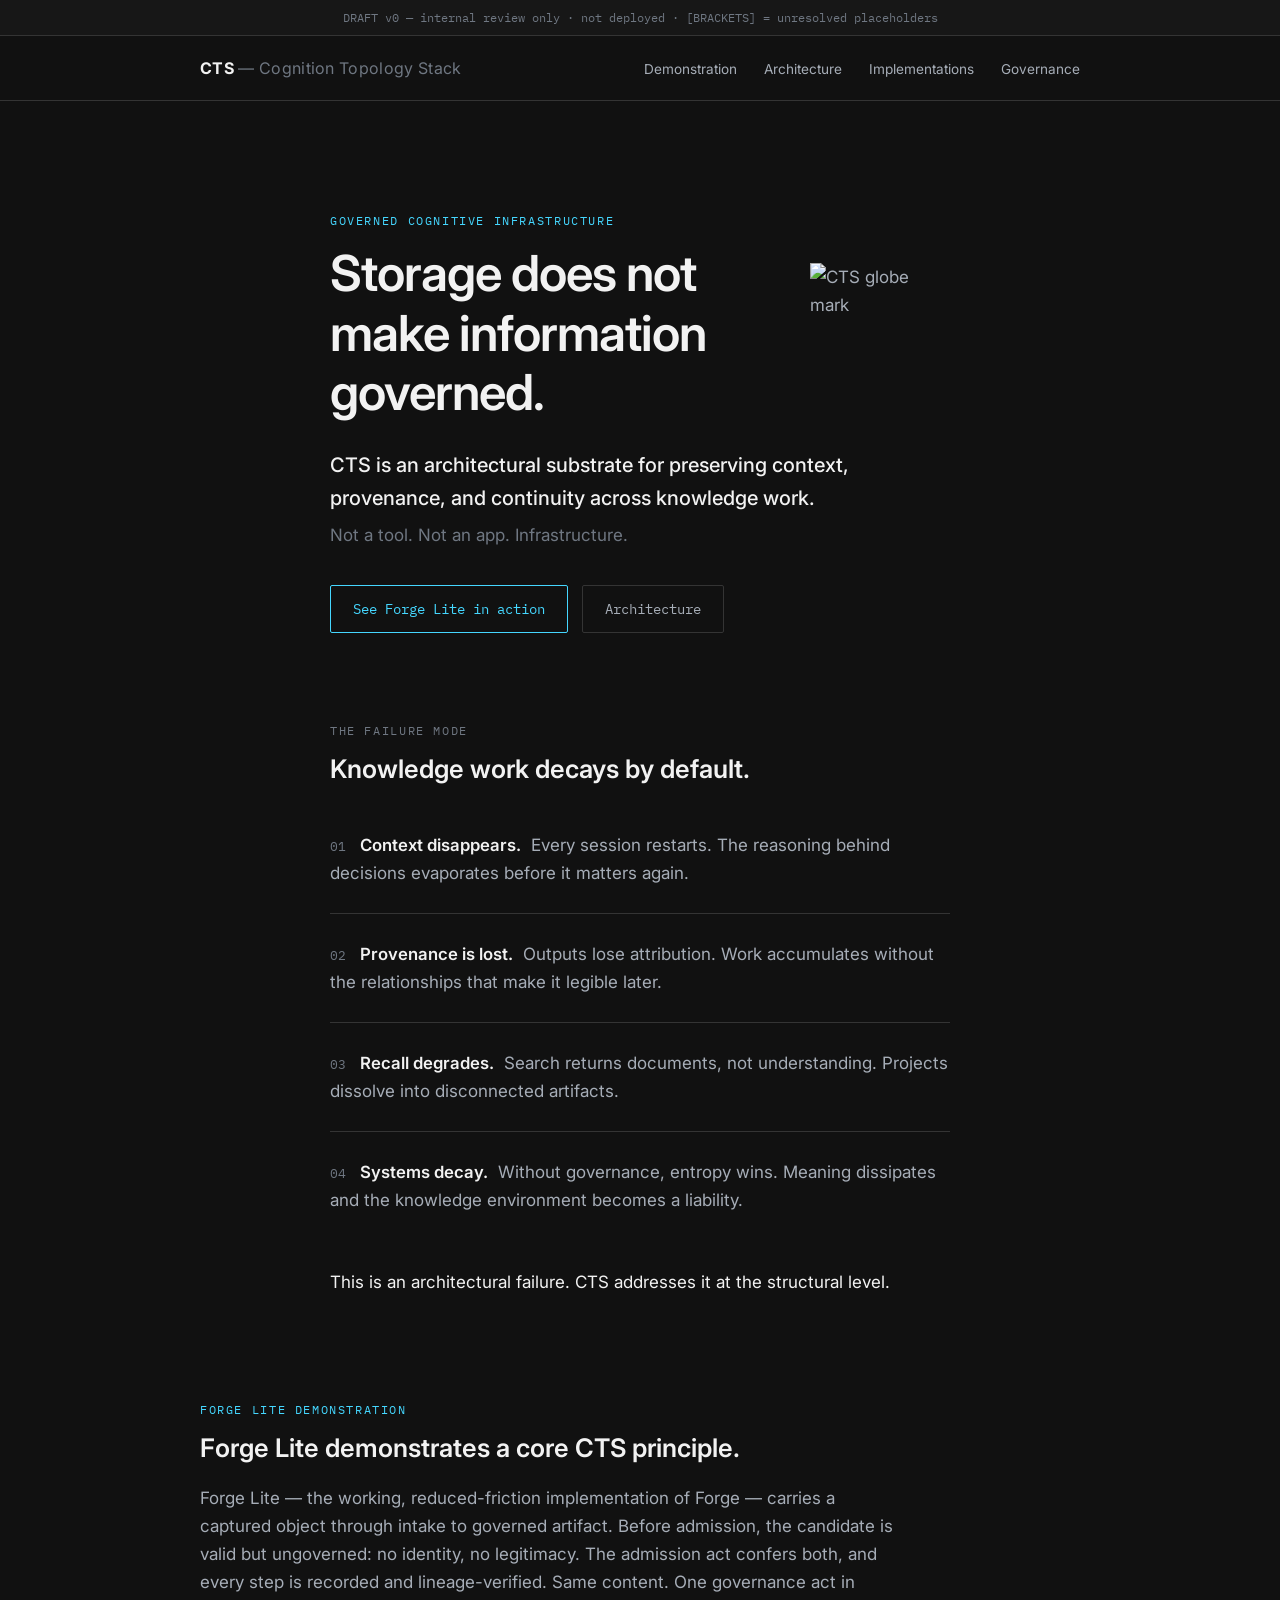
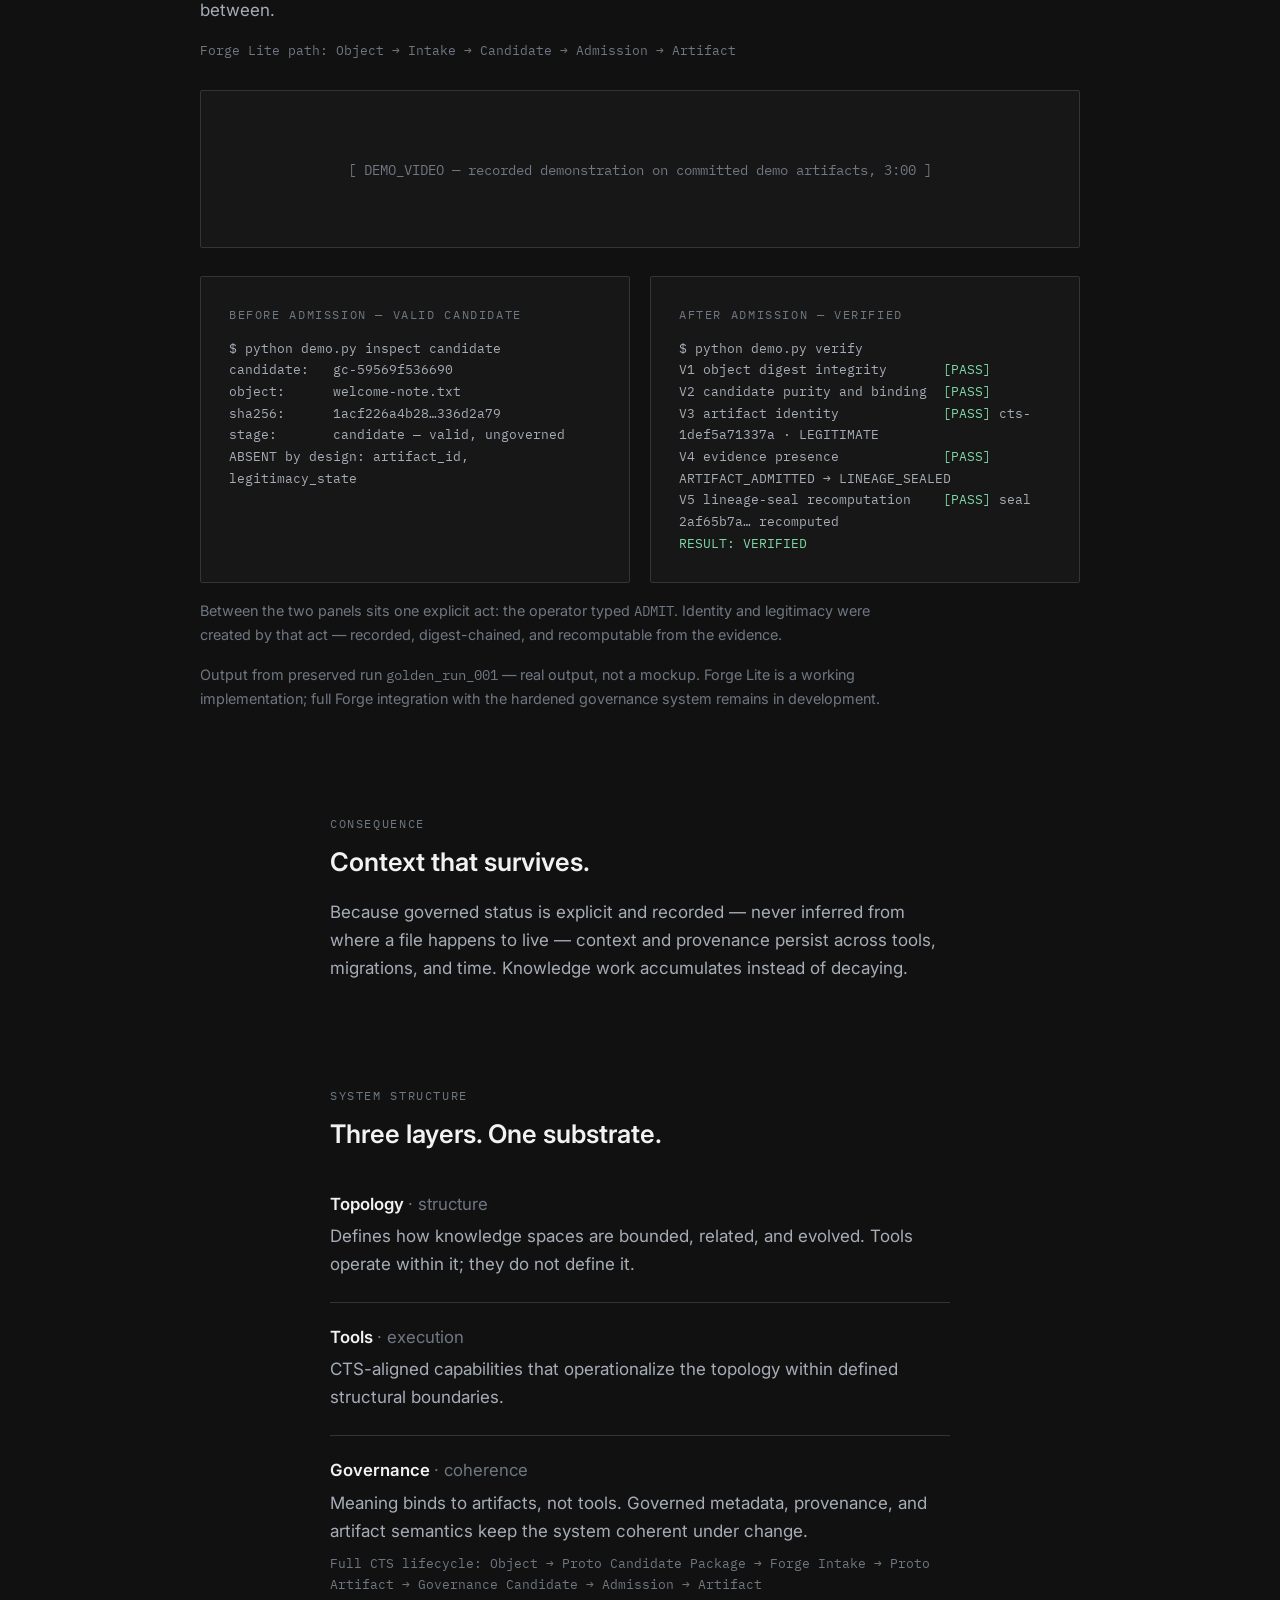
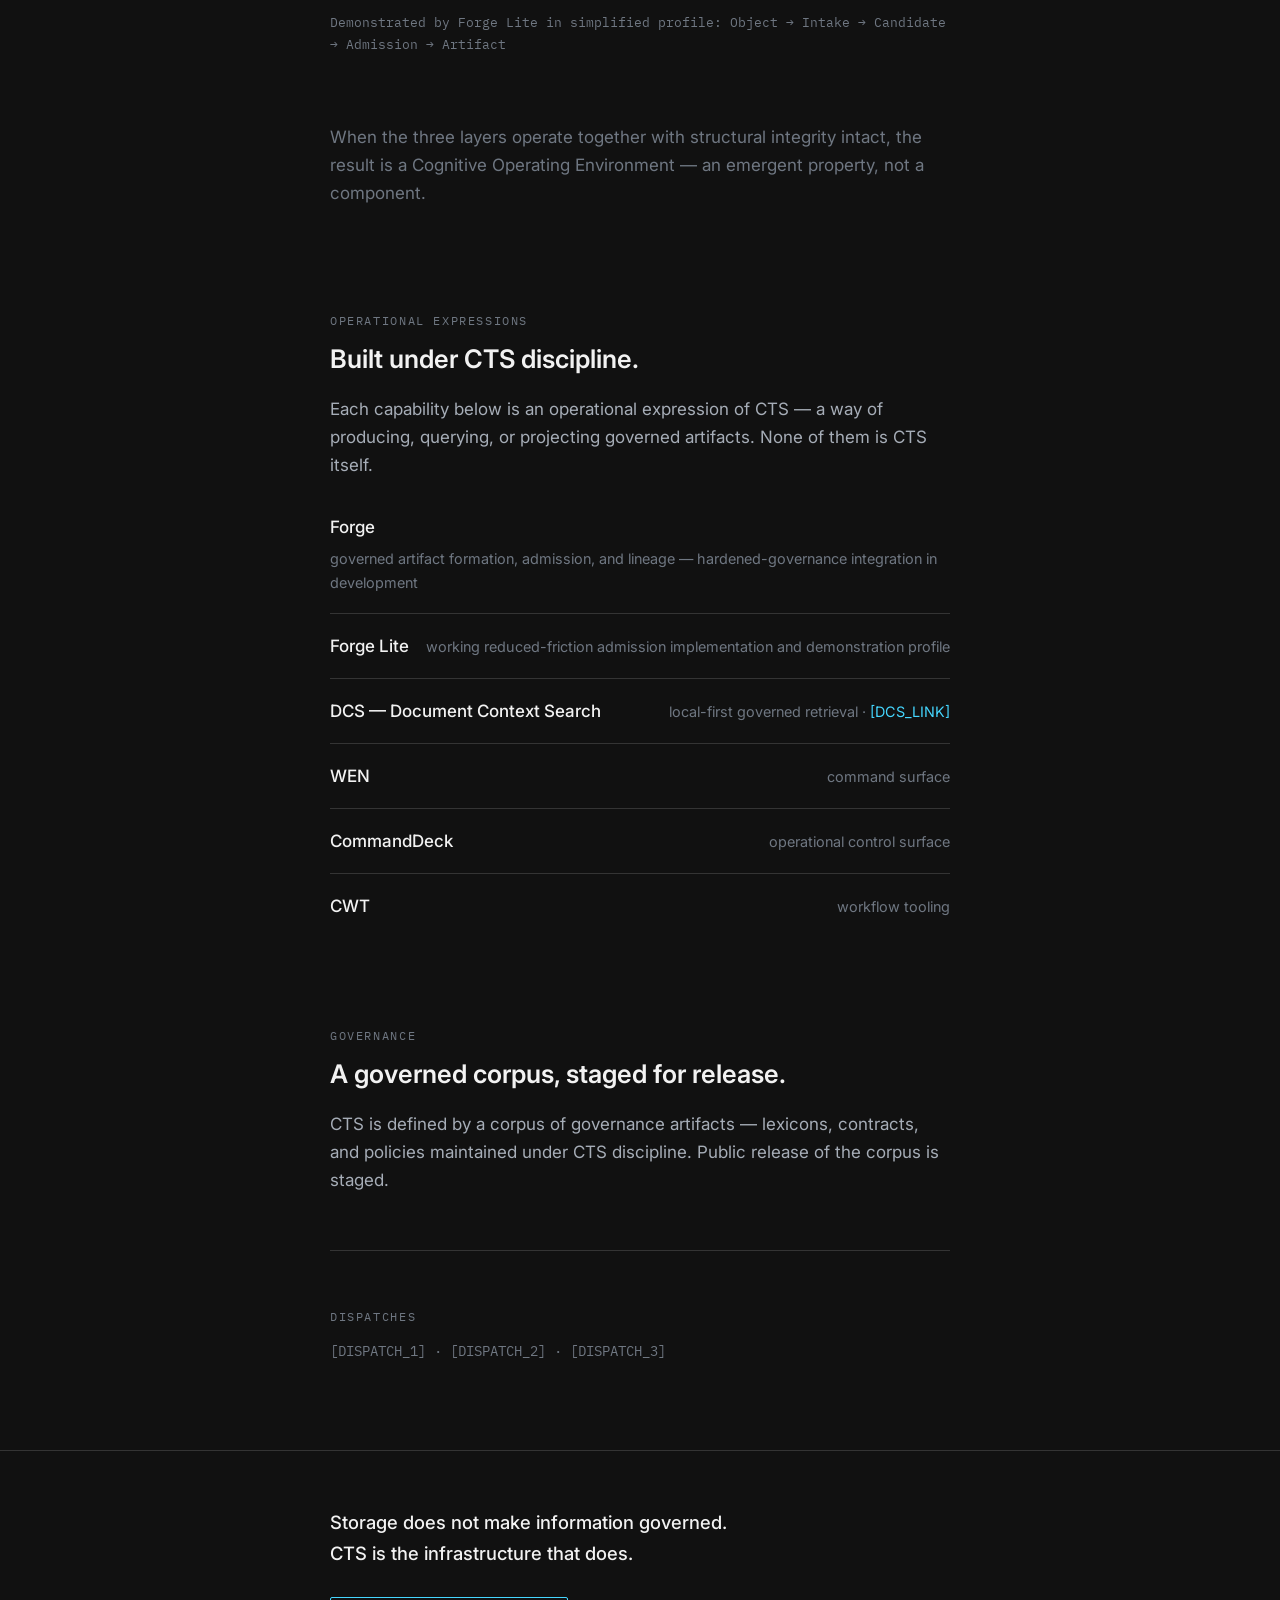
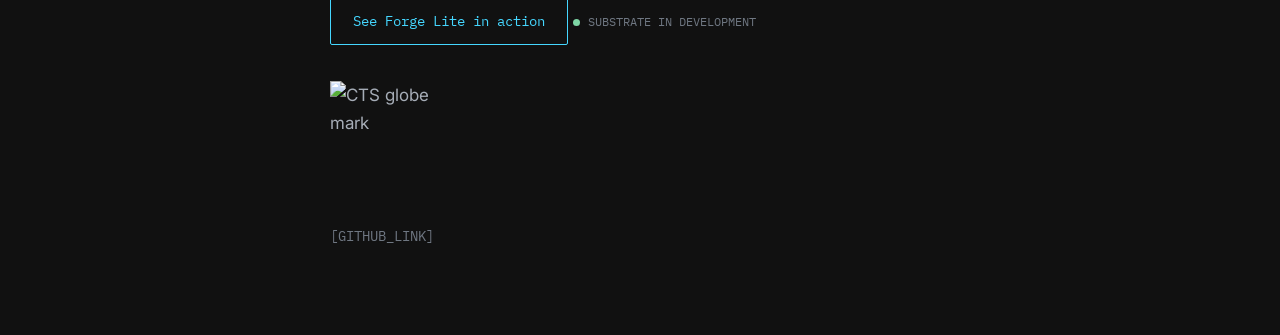
==== commit aa8ec4f4: "recenter: sync proof panels to Forge Lite golden_run_001 evidence" ====
--- a/index.html
+++ b/index.html
@@ -209,24 +209,26 @@
     <div class="beforeafter">
       <div class="panel">
         <span class="label">Before admission — valid Candidate</span>
-        <div class="mono-block">$ inspect governance_candidate
-demo-note.txt.md
-  governance_class:  candidate
-  artifact_id:       absent — conferred only at Admission
-  legitimacy_state:  absent — conferred only at Admission
-<span class="ok">[OK] valid Candidate — eligible for admission</span></div>
+        <div class="mono-block">$ python demo.py inspect candidate
+candidate:   gc-59569f536690
+object:      welcome-note.txt
+sha256:      1acf226a4b28…336d2a79
+stage:       candidate — valid, ungoverned
+ABSENT by design: artifact_id, legitimacy_state</div>
       </div>
       <div class="panel">
         <span class="label">After admission — verified</span>
-        <div class="mono-block">$ verify artifact
-demo-note.txt.md
-  artifact_id:       cts-f59e49e40688
-  legitimacy_state:  legitimate
-  events:            ARTIFACT_ADMITTED → LINEAGE_SEALED
-  seal recompute:    <span class="ok">MATCH — lineage VERIFIED</span></div>
+        <div class="mono-block">$ python demo.py verify
+V1 object digest integrity       <span class="ok">[PASS]</span>
+V2 candidate purity and binding  <span class="ok">[PASS]</span>
+V3 artifact identity             <span class="ok">[PASS]</span> cts-1def5a71337a · LEGITIMATE
+V4 evidence presence             <span class="ok">[PASS]</span> ARTIFACT_ADMITTED → LINEAGE_SEALED
+V5 lineage-seal recomputation    <span class="ok">[PASS]</span> seal 2af65b7a… recomputed
+<span class="ok">RESULT: VERIFIED</span></div>
       </div>
     </div>
-    <p class="reading" style="margin-top:24px; color: var(--cts-text-muted); font-size: 0.9rem;">Recorded demonstration on committed demo artifacts. Forge Lite is a working implementation; full Forge integration with the hardened governance system remains in development.</p>
+    <p class="reading" style="margin-top:16px; color: var(--cts-text-muted); font-size: 0.9rem;">Between the two panels sits one explicit act: the operator typed <span class="mono">ADMIT</span>. Identity and legitimacy were created by that act — recorded, digest-chained, and recomputable from the evidence.</p>
+    <p class="reading" style="margin-top:12px; color: var(--cts-text-muted); font-size: 0.9rem;">Output from preserved run <span class="mono">golden_run_001</span> — real output, not a mockup. Forge Lite is a working implementation; full Forge integration with the hardened governance system remains in development.</p>
   </div>
 </section>
 
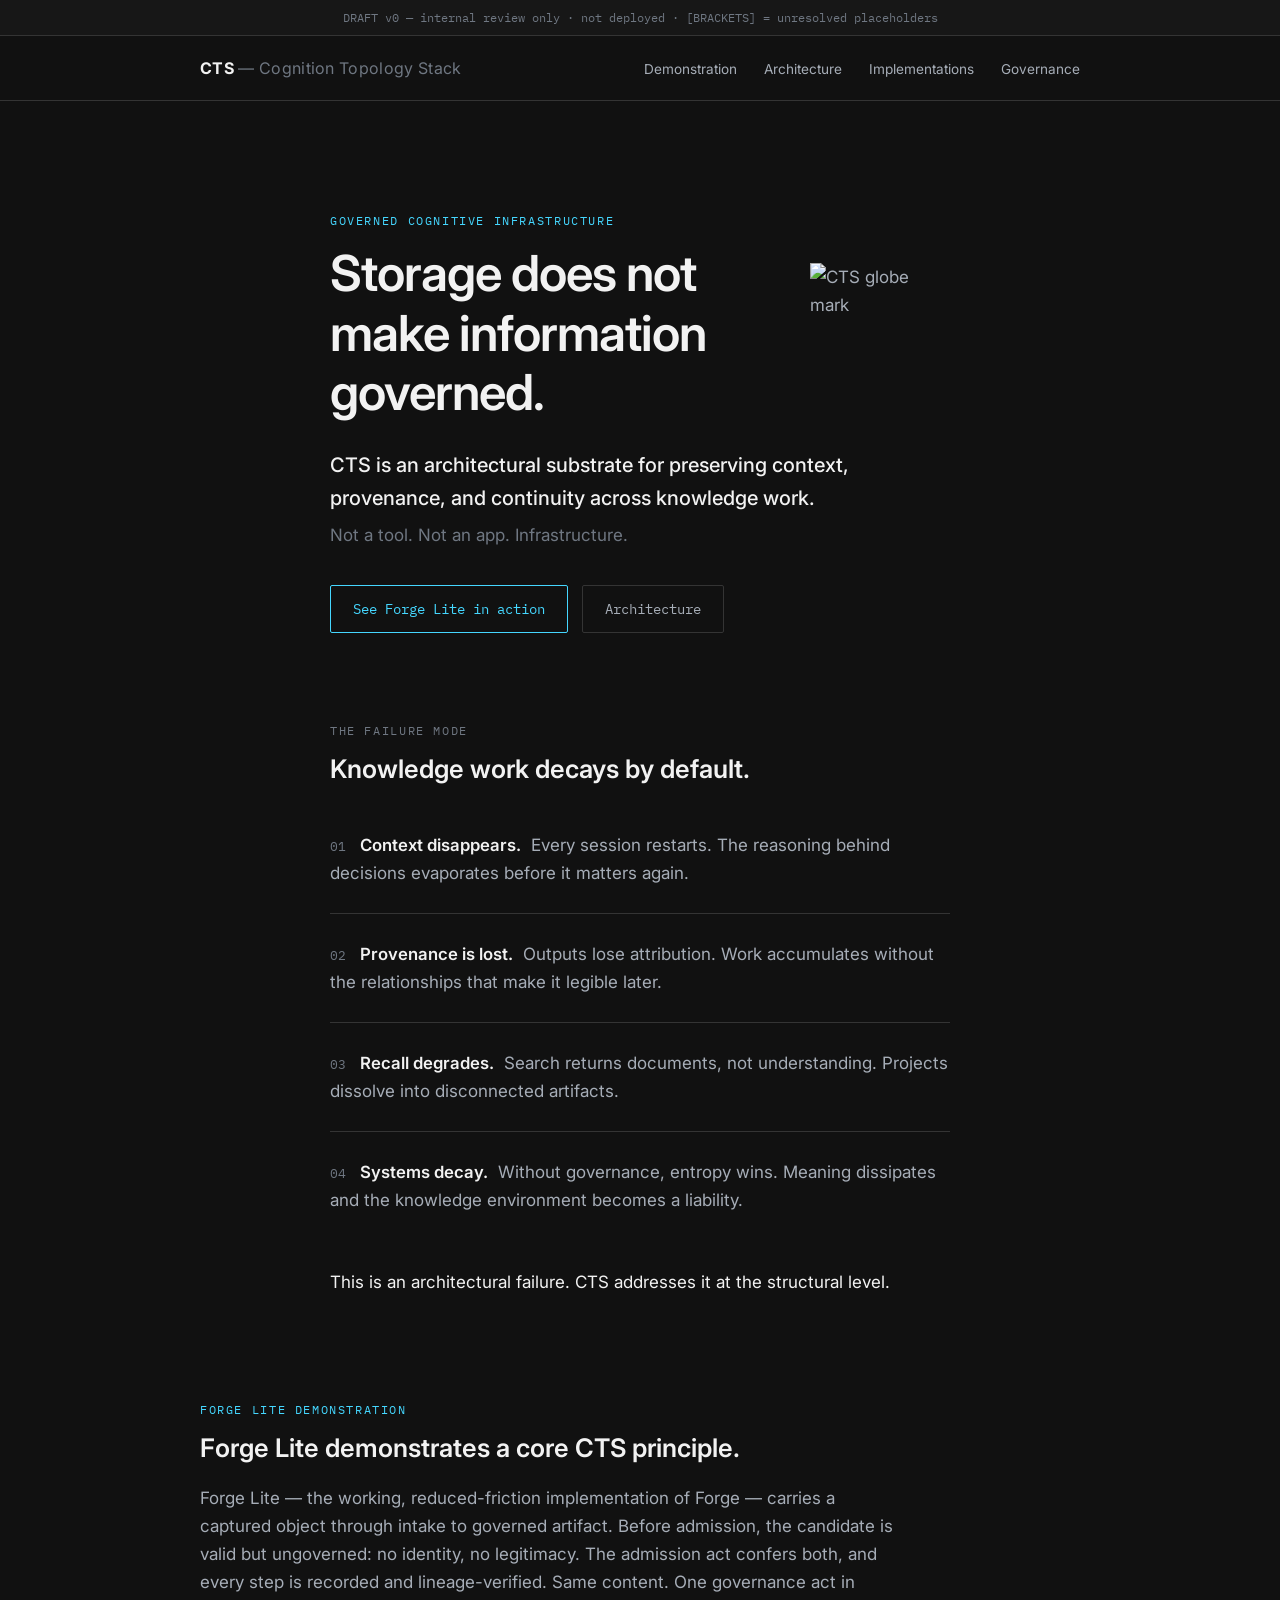
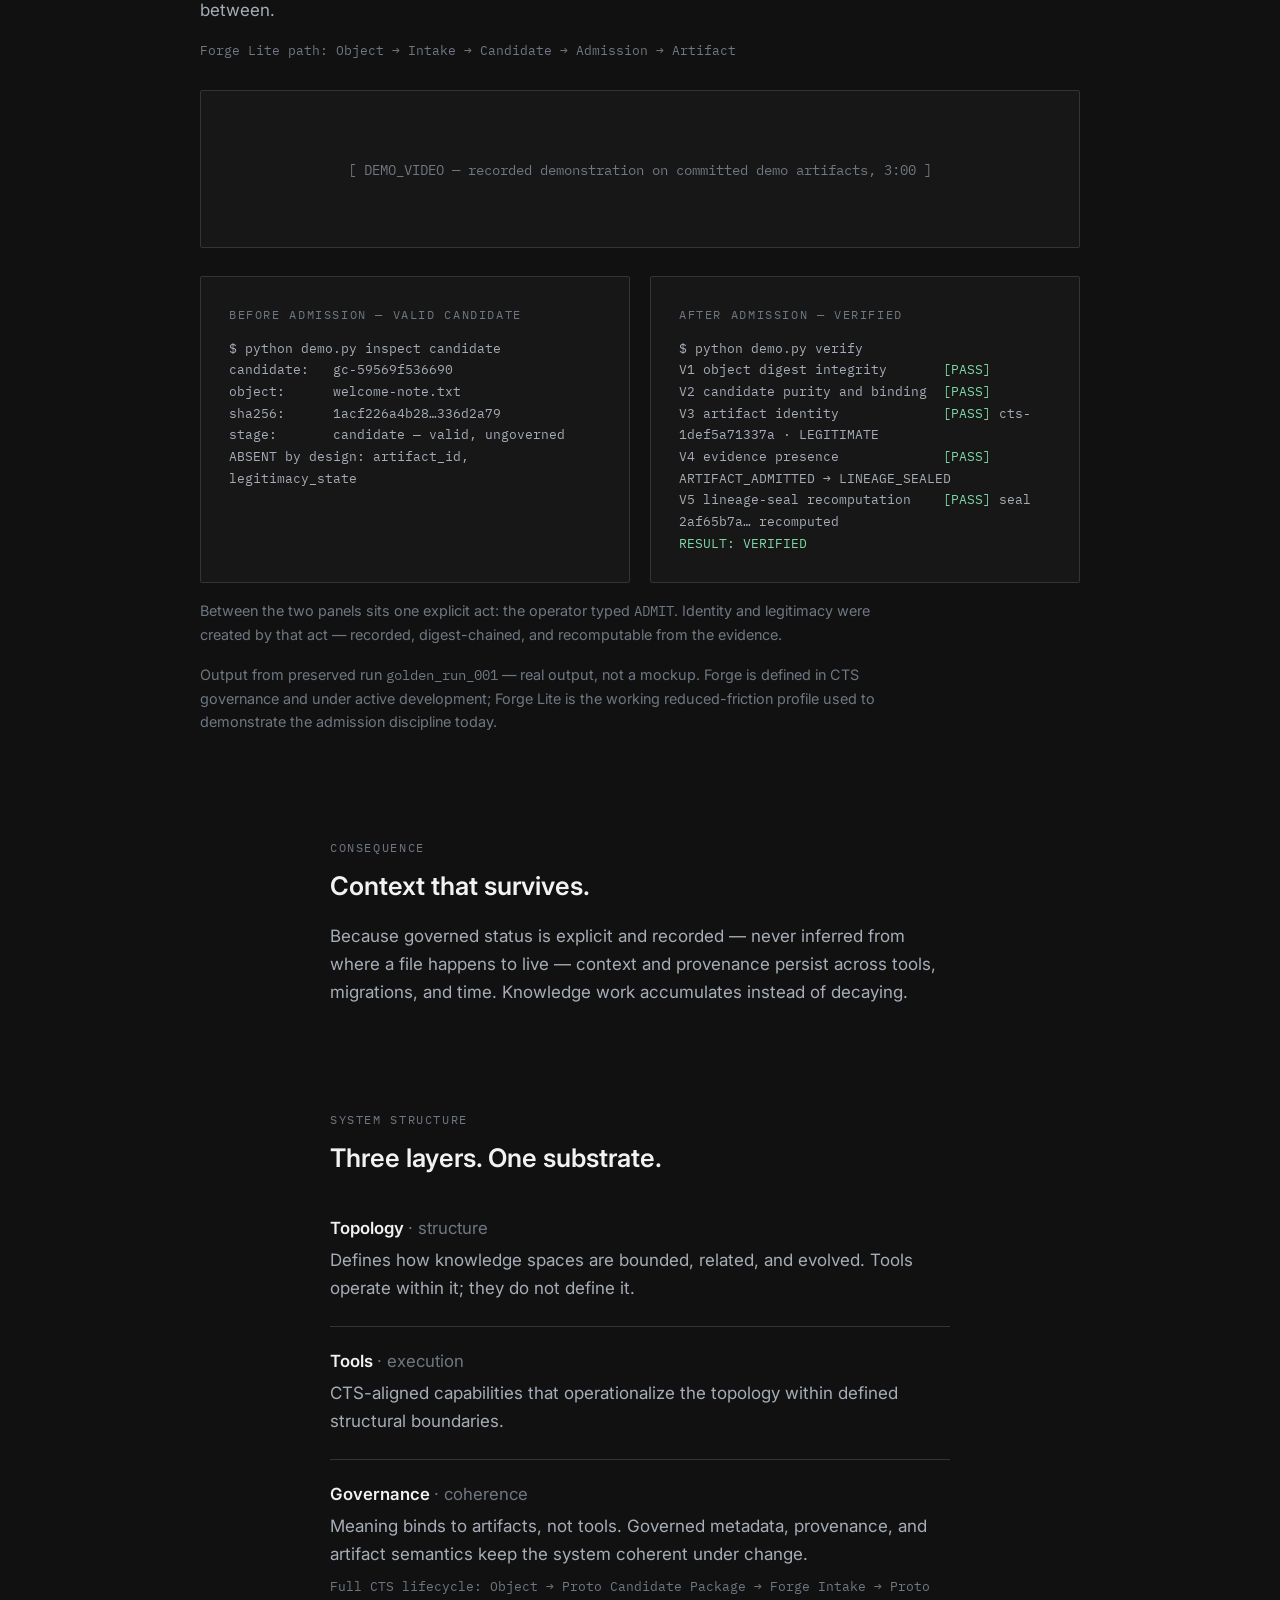
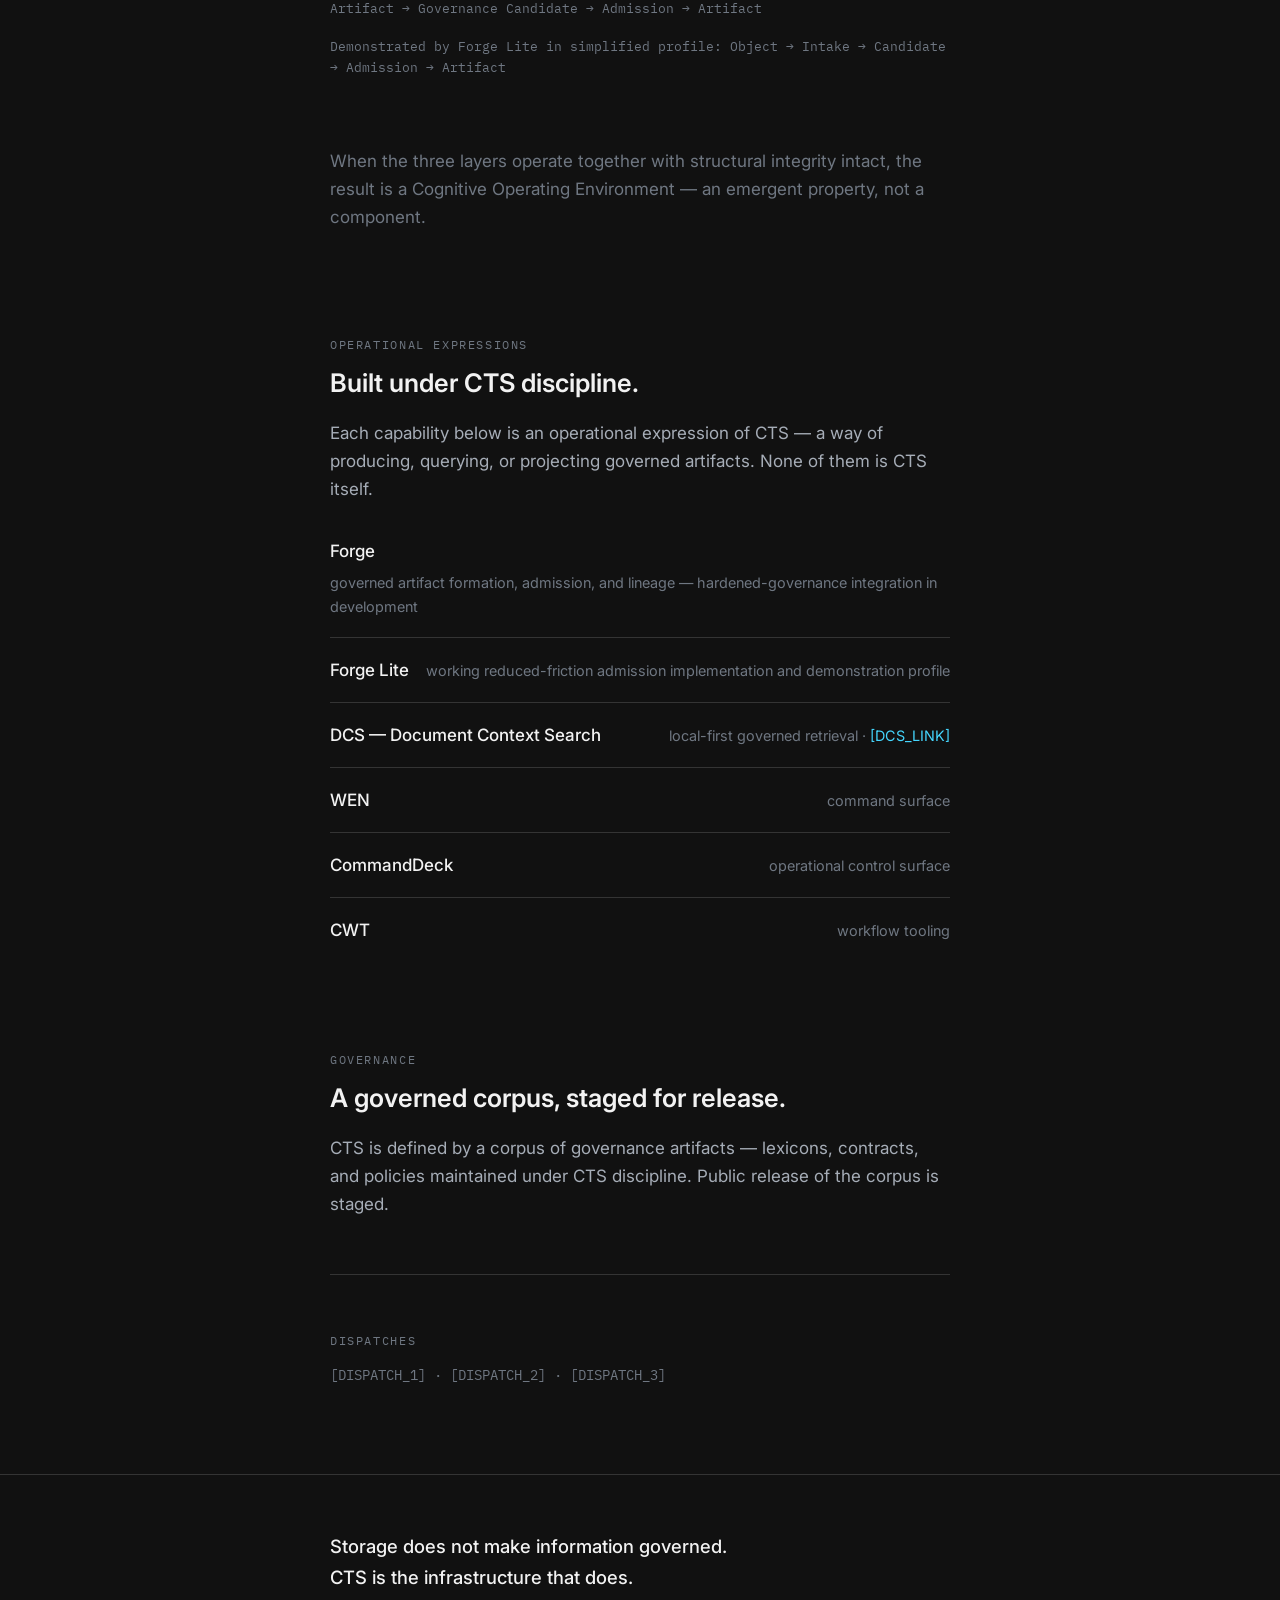
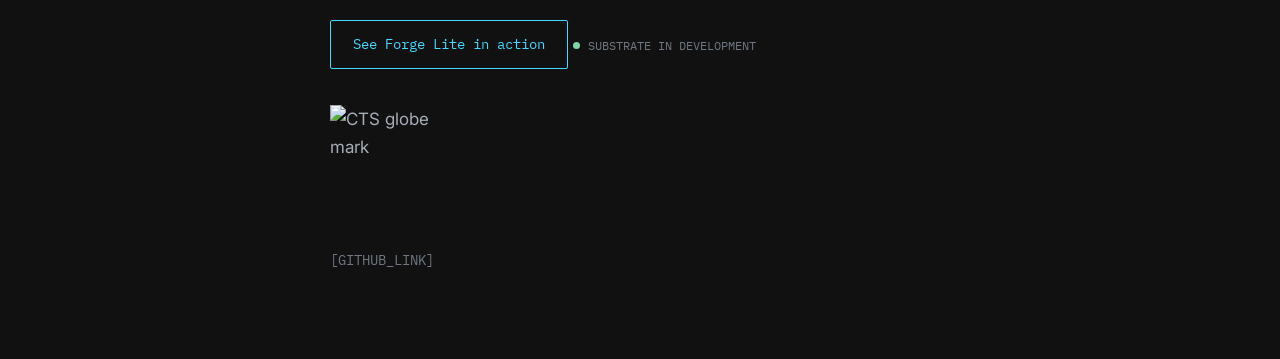
==== commit 9fd7d32d: "recenter: sticky nav; Forge/Forge Lite status wording per hardening scrub" ====
--- a/index.html
+++ b/index.html
@@ -39,7 +39,7 @@
 .wrap { max-width: var(--cts-content-max); margin: 0 auto; padding: 0 24px; }
 @media (min-width: 720px) { .wrap { padding: 0 40px; } }
 .reading { max-width: var(--cts-reading-max); }
-section { padding: var(--cts-section-gap) 0 0; }
+section { padding: var(--cts-section-gap) 0 0; scroll-margin-top: 72px; }
 h1, h2, h3 { color: var(--cts-text); font-weight: 600; line-height: 1.2; }
 h1 { font-size: clamp(2rem, 5vw, 3.1rem); letter-spacing: -0.02em; }
 h2 { font-size: 1.6rem; margin-bottom: 20px; }
@@ -85,6 +85,10 @@
 }
 /* Header */
 header {
+  position: sticky;
+  top: 0;
+  z-index: 10;
+  background: var(--cts-bg);
   border-bottom: 1px solid var(--cts-border);
   padding: 18px 0;
 }
@@ -228,7 +232,7 @@
       </div>
     </div>
     <p class="reading" style="margin-top:16px; color: var(--cts-text-muted); font-size: 0.9rem;">Between the two panels sits one explicit act: the operator typed <span class="mono">ADMIT</span>. Identity and legitimacy were created by that act — recorded, digest-chained, and recomputable from the evidence.</p>
-    <p class="reading" style="margin-top:12px; color: var(--cts-text-muted); font-size: 0.9rem;">Output from preserved run <span class="mono">golden_run_001</span> — real output, not a mockup. Forge Lite is a working implementation; full Forge integration with the hardened governance system remains in development.</p>
+    <p class="reading" style="margin-top:12px; color: var(--cts-text-muted); font-size: 0.9rem;">Output from preserved run <span class="mono">golden_run_001</span> — real output, not a mockup. Forge is defined in CTS governance and under active development; Forge Lite is the working reduced-friction profile used to demonstrate the admission discipline today.</p>
   </div>
 </section>
 
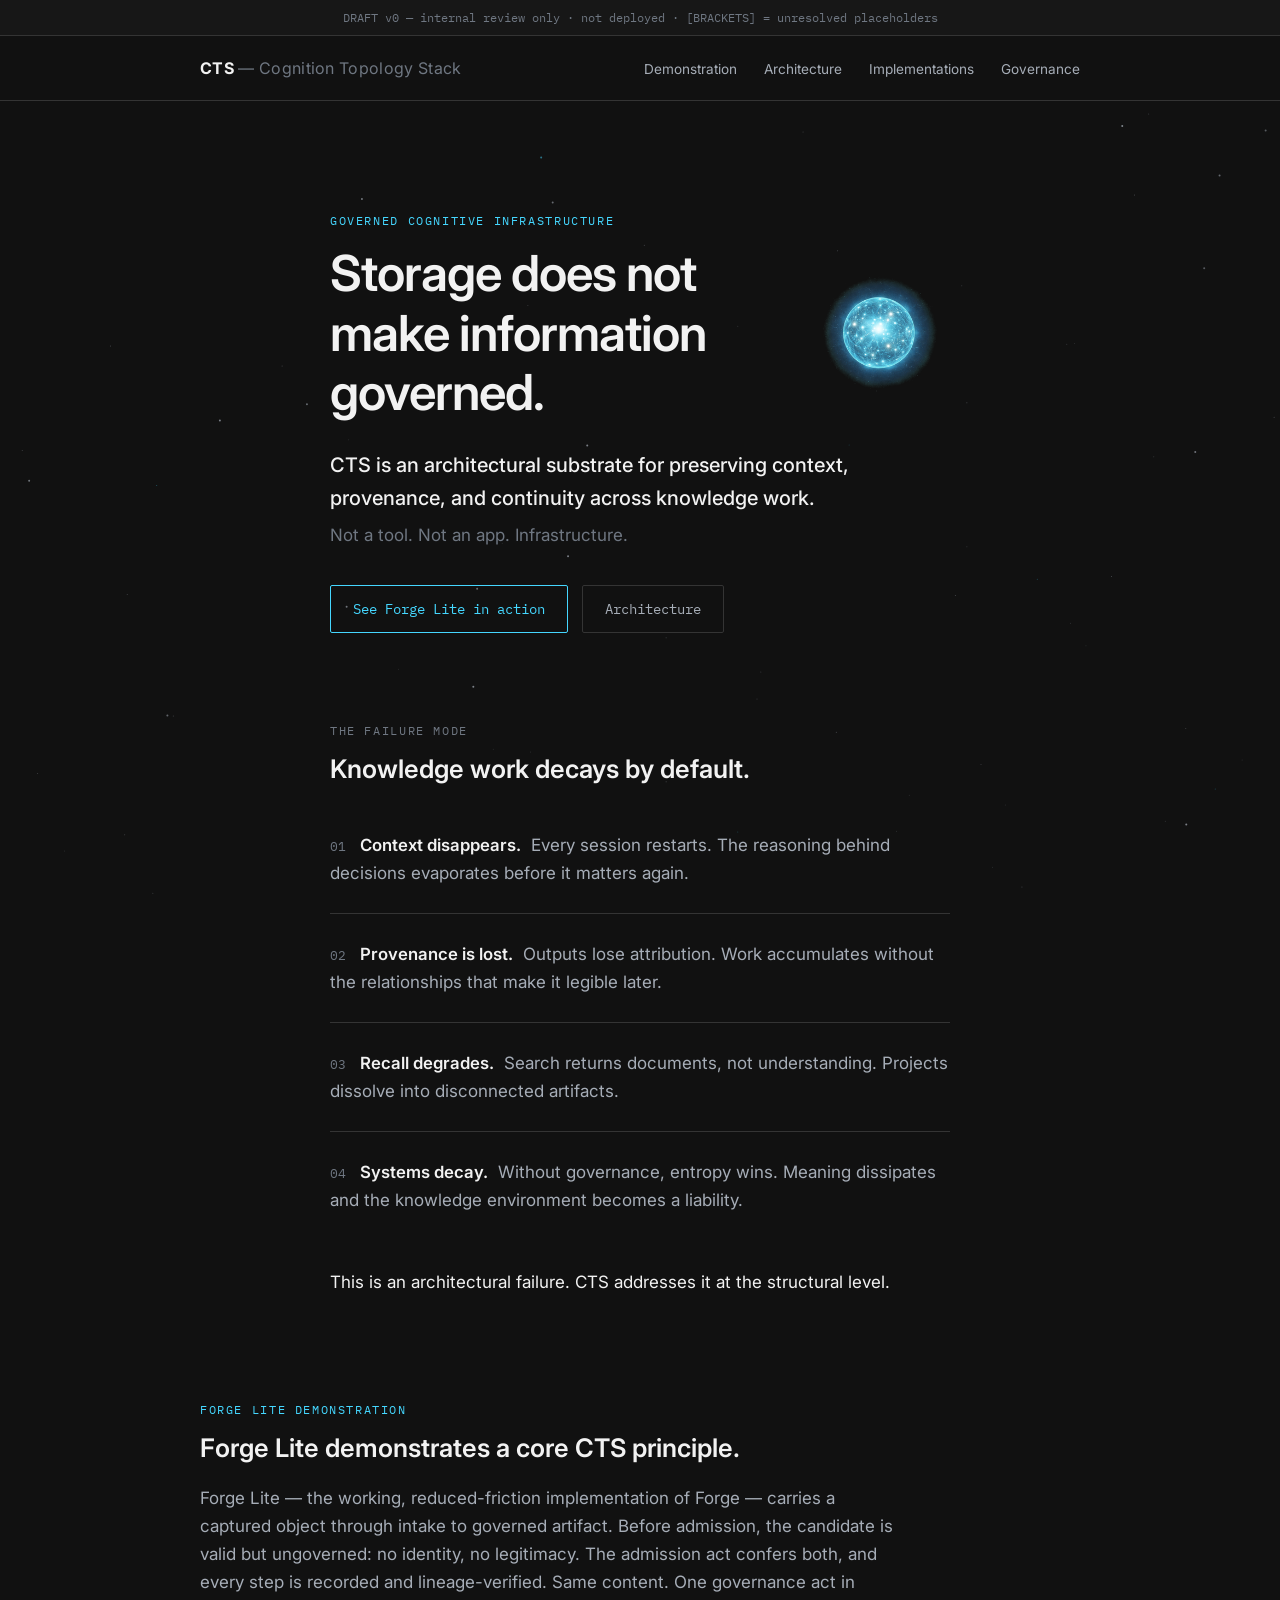
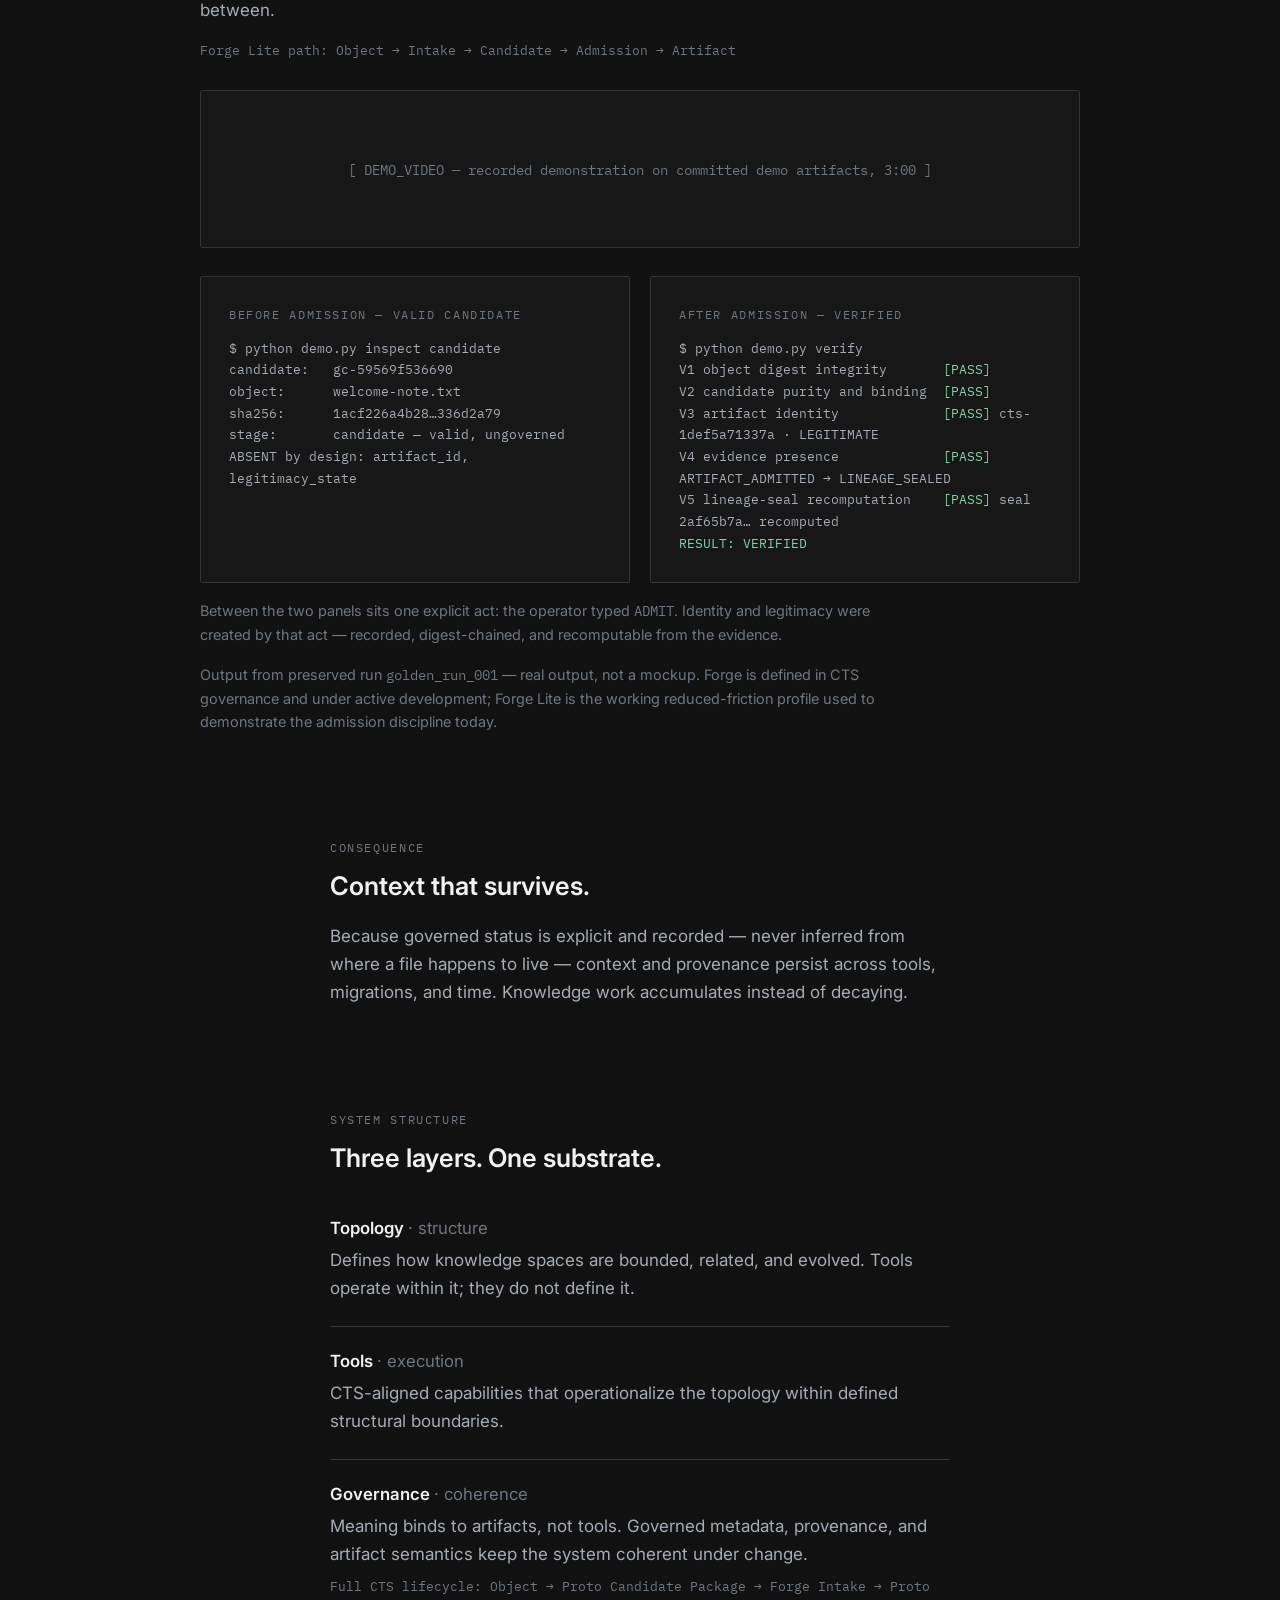
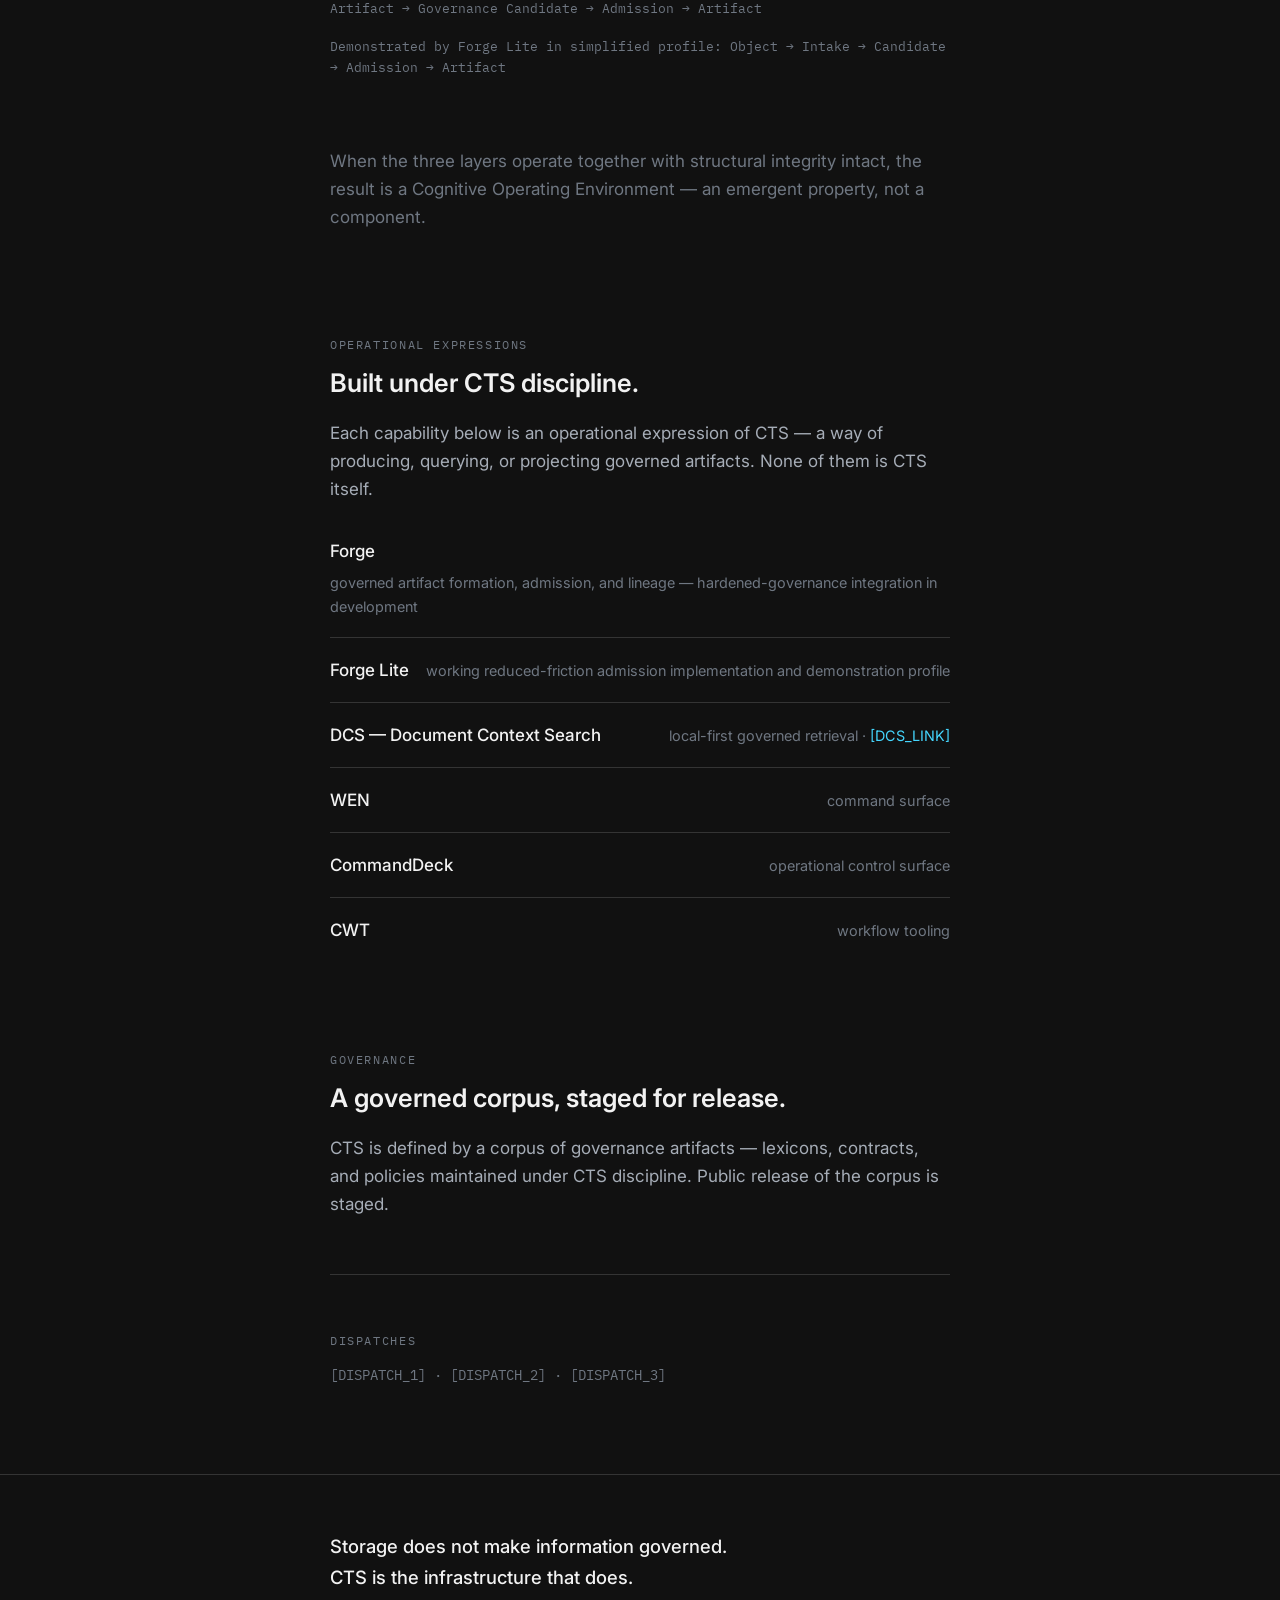
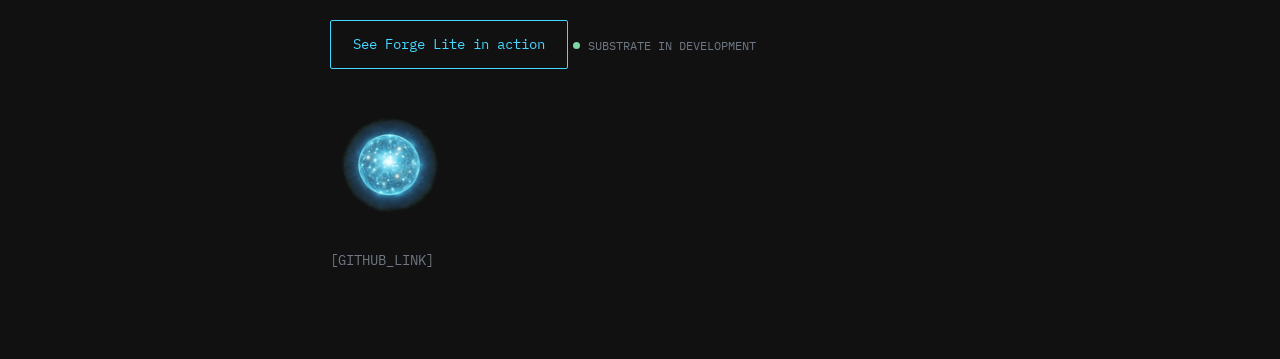
==== commit b28e8b2c: "recenter: starfield background with occasional meteors (owner whimsy exception)" ====
--- a/index.html
+++ b/index.html
@@ -143,6 +143,136 @@
   animation: pulse 2.4s ease-in-out infinite;
 }
 @keyframes pulse { 0%,100% { opacity: 1; } 50% { opacity: 0.35; } }
+/* Starfield — owner-approved whimsy exception (Decision 2026-07-21) */
+.starfield {
+  position: fixed; inset: 0;
+  z-index: -1;
+  pointer-events: none;
+  overflow: hidden;
+}
+.stars { position: absolute; top: 0; left: 0; background: transparent; border-radius: 50%; }
+.stars-a {
+  width: 1px; height: 1px;
+  box-shadow:
+    27.2vw 48.8vh 0 0 rgba(166,173,183,0.2),
+    7.2vw 1.1vh 0 0 rgba(166,173,183,0.25),
+    31.1vw 74.3vh 0 0 rgba(166,173,183,0.19),
+    13.5vw 79.5vh 0 0 rgba(166,173,183,0.36),
+    84.8vw 71.7vh 0 0 rgba(166,173,183,0.2),
+    70.0vw 92.3vh 0 0 rgba(166,173,183,0.22),
+    77.5vw 96.3vh 0 0 rgba(166,173,183,0.2),
+    75.1vw 31.7vh 0 0 rgba(166,173,183,0.27),
+    74.6vw 66.1vh 0 0 rgba(166,173,183,0.39),
+    81.0vw 64.3vh 0 0 rgba(69,215,255,0.32),
+    91.0vw 91.2vh 0 0 rgba(166,173,183,0.26),
+    1.7vw 50.0vh 0 0 rgba(166,173,183,0.33),
+    41.4vw 83.5vh 0 0 rgba(166,173,183,0.21),
+    8.6vw 38.4vh 0 0 rgba(166,173,183,0.39),
+    2.9vw 85.9vh 0 0 rgba(166,173,183,0.34),
+    28.8vw 30.1vh 0 0 rgba(166,173,183,0.22),
+    5.0vw 94.5vh 0 0 rgba(166,173,183,0.2),
+    57.6vw 36.2vh 0 0 rgba(166,173,183,0.25),
+    32.9vw 97.2vh 0 0 rgba(166,173,183,0.33),
+    66.3vw 49.4vh 0 0 rgba(69,215,255,0.22),
+    97.0vw 84.4vh 0 0 rgba(166,173,183,0.2),
+    78.5vw 89.4vh 0 0 rgba(166,173,183,0.2),
+    39.2vw 60.3vh 0 0 rgba(166,173,183,0.2),
+    75.5vw 44.7vh 0 0 rgba(166,173,183,0.38),
+    83.3vw 38.2vh 0 0 rgba(166,173,183,0.28),
+    71.0vw 88.3vh 0 0 rgba(166,173,183,0.2),
+    83.6vw 69.2vh 0 0 rgba(166,173,183,0.24),
+    88.6vw 21.6vh 0 0 rgba(166,173,183,0.41),
+    52.0vw 70.8vh 0 0 rgba(166,173,183,0.34),
+    86.8vw 64.0vh 0 0 rgba(166,173,183,0.4),
+    58.8vw 5.7vh 0 0 rgba(166,173,183,0.4),
+    22.6vw 4.9vh 0 0 rgba(166,173,183,0.33),
+    65.3vw 81.3vh 0 0 rgba(166,173,183,0.41),
+    83.9vw 38.1vh 0 0 rgba(166,173,183,0.19),
+    99.5vw 46.3vh 0 0 rgba(166,173,183,0.4),
+    38.5vw 83.2vh 0 0 rgba(166,173,183,0.19),
+    69.6vw 8.2vh 0 0 rgba(166,173,183,0.31),
+    22.0vw 40.6vh 0 0 rgba(166,173,183,0.36),
+    59.1vw 77.6vh 0 0 rgba(166,173,183,0.28),
+    9.9vw 66.0vh 0 0 rgba(166,173,183,0.34),
+    79.8vw 98.5vh 0 0 rgba(166,173,183,0.35),
+    65.4vw 27.8vh 0 0 rgba(166,173,183,0.39),
+    62.7vw 14.6vh 0 0 rgba(166,173,183,0.32),
+    57.6vw 92.4vh 0 0 rgba(69,215,255,0.27),
+    12.2vw 53.9vh 0 0 rgba(69,215,255,0.38),
+    41.2vw 33.9vh 0 0 rgba(166,173,183,0.29),
+    50.3vw 27.2vh 0 0 rgba(166,173,183,0.39),
+    89.7vw 12.6vh 0 0 rgba(166,173,183,0.31),
+    9.7vw 92.7vh 0 0 rgba(166,173,183,0.34),
+    76.6vw 84.9vh 0 0 rgba(166,173,183,0.29),
+    90.1vw 50.7vh 0 0 rgba(166,173,183,0.28),
+    52.0vw 86.8vh 0 0 rgba(166,173,183,0.4),
+    11.9vw 99.2vh 0 0 rgba(166,173,183,0.31),
+    69.5vw 41.3vh 0 0 rgba(166,173,183,0.27),
+    62.4vw 2.3vh 0 0 rgba(166,173,183,0.19),
+    59.4vw 74.6vh 0 0 rgba(166,173,183,0.3),
+    34.7vw 36.6vh 0 0 rgba(166,173,183,0.26),
+    94.9vw 87.6vh 0 0 rgba(69,215,255,0.31),
+    92.6vw 80.9vh 0 0 rgba(166,173,183,0.33),
+    75.5vw 60.7vh 0 0 rgba(166,173,183,0.26);
+}
+.stars-b {
+  width: 2px; height: 2px;
+  animation: twinkle 8s ease-in-out infinite alternate;
+  box-shadow:
+    42.2vw 17.4vh 0 0 rgba(69,215,255,0.5),
+    68.4vw 37.5vh 0 0 rgba(166,173,183,0.75),
+    28.5vw 10.2vh 0 0 rgba(166,173,183,0.7),
+    36.9vw 76.2vh 0 0 rgba(166,173,183,0.73),
+    44.3vw 61.7vh 0 0 rgba(166,173,183,0.7),
+    98.8vw 14.4vh 0 0 rgba(166,173,183,0.48),
+    94.0vw 29.7vh 0 0 rgba(166,173,183,0.47),
+    2.2vw 53.3vh 0 0 rgba(166,173,183,0.64),
+    1.9vw 3.8vh 0 0 rgba(69,215,255,0.66),
+    23.9vw 44.8vh 0 0 rgba(166,173,183,0.57),
+    93.3vw 50.1vh 0 0 rgba(166,173,183,0.63),
+    64.3vw 5.7vh 0 0 rgba(166,173,183,0.51),
+    45.8vw 49.4vh 0 0 rgba(166,173,183,0.7),
+    17.1vw 46.6vh 0 0 rgba(166,173,183,0.71),
+    95.2vw 19.4vh 0 0 rgba(166,173,183,0.57),
+    28.2vw 22.0vh 0 0 rgba(166,173,183,0.65),
+    87.6vw 13.9vh 0 0 rgba(166,173,183,0.75),
+    27.0vw 67.3vh 0 0 rgba(166,173,183,0.63),
+    27.4vw 8.6vh 0 0 rgba(166,173,183,0.51),
+    37.2vw 65.3vh 0 0 rgba(166,173,183,0.58),
+    43.1vw 22.4vh 0 0 rgba(166,173,183,0.58),
+    13.0vw 79.4vh 0 0 rgba(166,173,183,0.54),
+    92.6vw 91.5vh 0 0 rgba(166,173,183,0.7),
+    51.6vw 1.8vh 0 0 rgba(166,173,183,0.65);
+}
+@keyframes twinkle {
+  0%   { opacity: 0.45; }
+  100% { opacity: 1; }
+}
+.meteor {
+  position: absolute;
+  width: 150px; height: 1px;
+  border-radius: 1px;
+  opacity: 0;
+  background: linear-gradient(to left, rgba(242,242,242,0.9), rgba(69,215,255,0.4) 30%, transparent);
+}
+.m1 { top: 4%; left: 100%; animation: shoot1 83s linear 12s infinite; }
+.m2 { top: 26%; left: 92%; width: 110px; animation: shoot2 127s linear 51s infinite; }
+@keyframes shoot1 {
+  0%    { transform: translate(0,0) rotate(164deg); opacity: 0; }
+  0.15% { opacity: 0.9; }
+  1.8%  { transform: translate(-110vw, 55vh) rotate(164deg); opacity: 0; }
+  100%  { transform: translate(-110vw, 55vh) rotate(164deg); opacity: 0; }
+}
+@keyframes shoot2 {
+  0%    { transform: translate(0,0) rotate(162deg); opacity: 0; }
+  0.1%  { opacity: 0.7; }
+  1.3%  { transform: translate(-85vw, 48vh) rotate(162deg); opacity: 0; }
+  100%  { transform: translate(-85vw, 48vh) rotate(162deg); opacity: 0; }
+}
+@media (prefers-reduced-motion: reduce) {
+  .stars-b, .meteor { animation: none; }
+  .meteor { opacity: 0; }
+}
 .draftbar {
   background: var(--cts-surface);
   border-bottom: 1px solid var(--cts-border);
@@ -155,6 +285,13 @@
 </style>
 </head>
 <body>
+
+<div class="starfield" aria-hidden="true">
+  <div class="stars stars-a"></div>
+  <div class="stars stars-b"></div>
+  <div class="meteor m1"></div>
+  <div class="meteor m2"></div>
+</div>
 
 <div class="draftbar">DRAFT v0 — internal review only · not deployed · [BRACKETS] = unresolved placeholders</div>
 
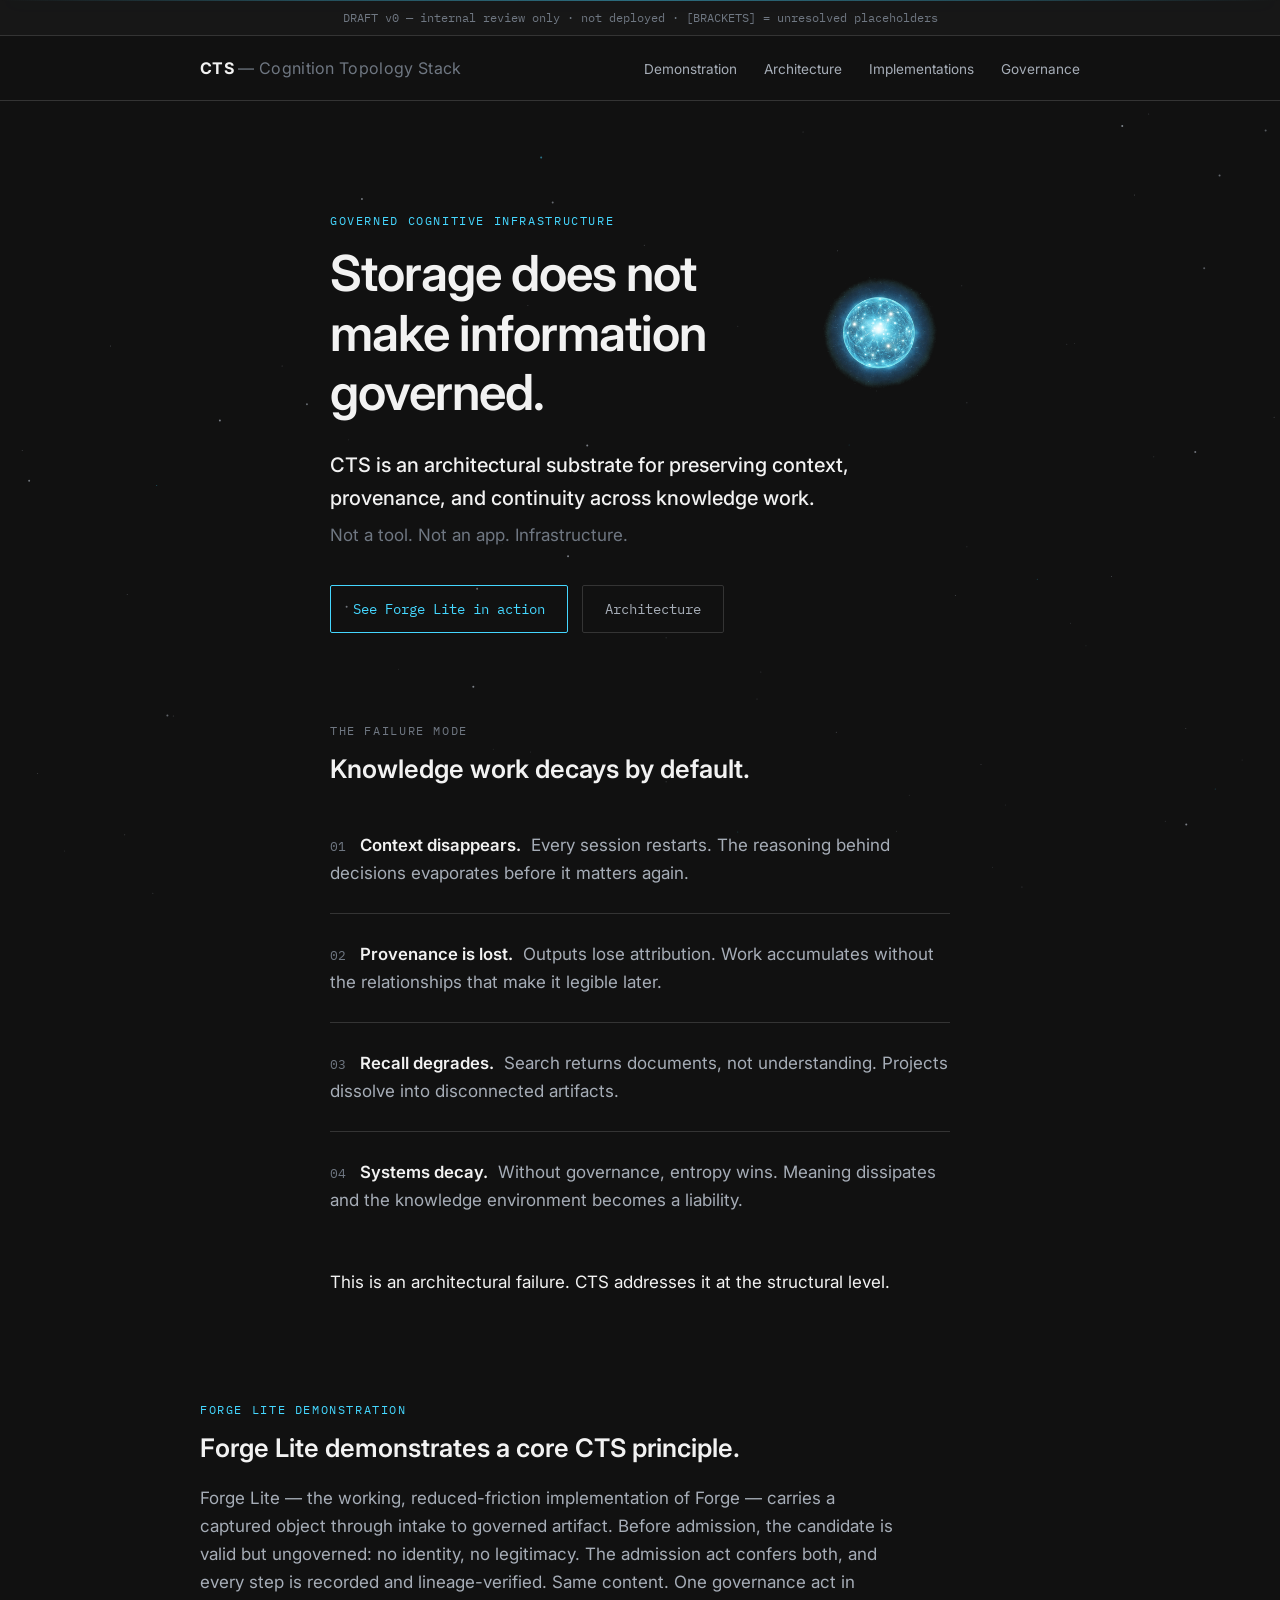
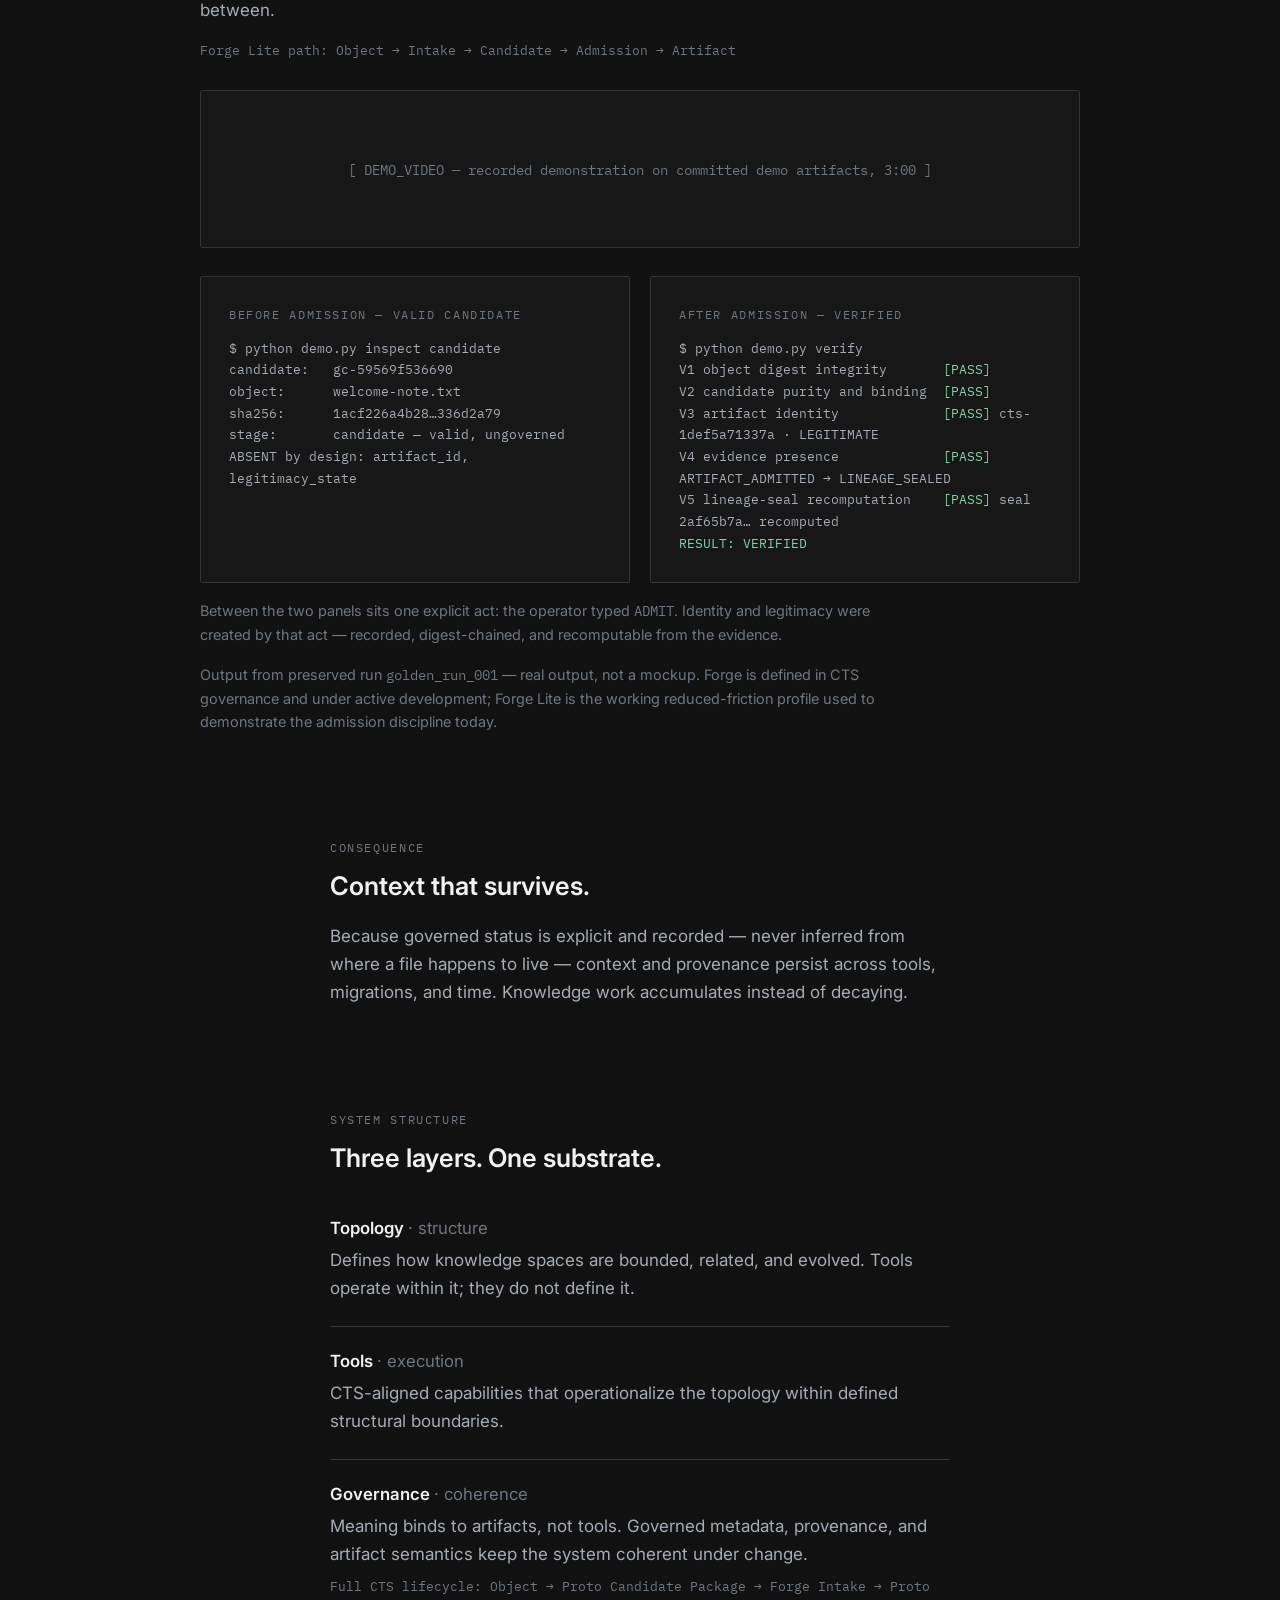
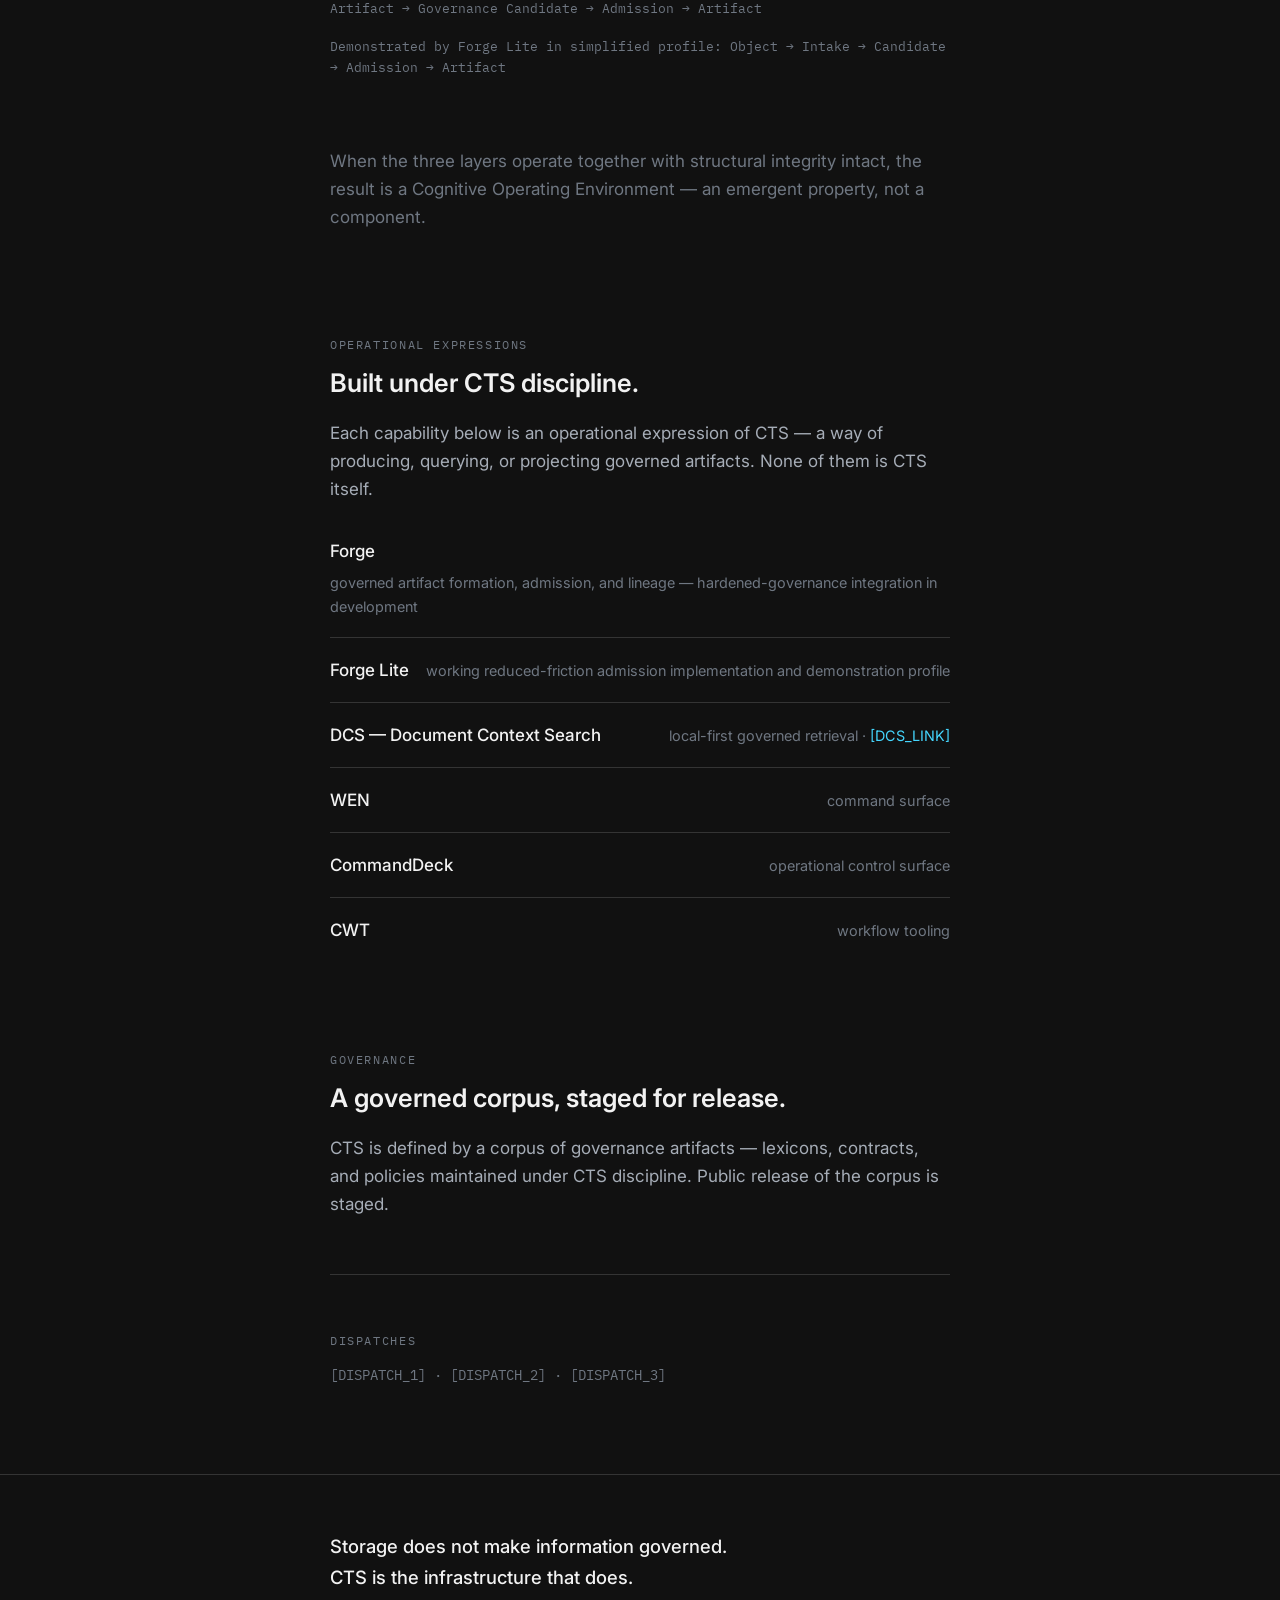
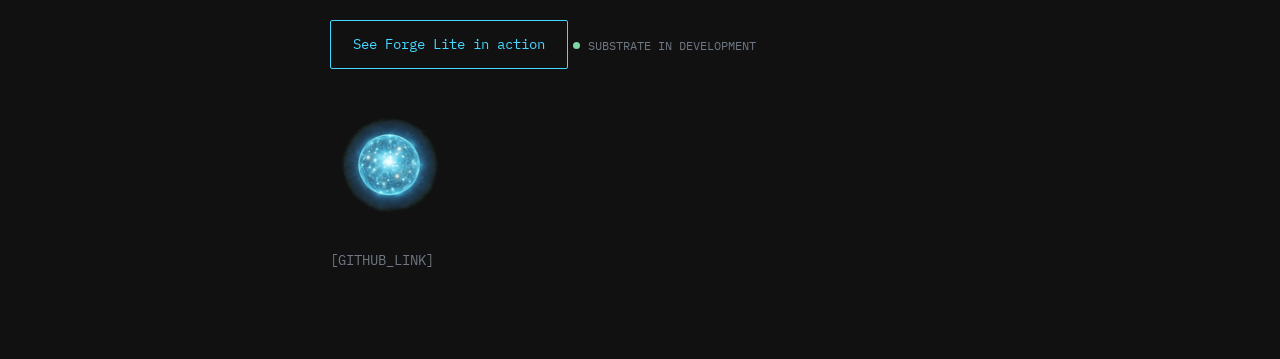
==== commit 75a0c7cb: "recenter: starfield background with occasional meteors (owner whimsy exception)" ====
--- a/index.html
+++ b/index.html
@@ -269,9 +269,25 @@
   1.3%  { transform: translate(-85vw, 48vh) rotate(162deg); opacity: 0; }
   100%  { transform: translate(-85vw, 48vh) rotate(162deg); opacity: 0; }
 }
+/* Scan line — ported from recovered amber variant, retinted to token palette */
+@keyframes scan {
+  0%   { top: 0%;   opacity: 0; }
+  3%   { opacity: 1; }
+  97%  { opacity: .5; }
+  100% { top: 100%; opacity: 0; }
+}
+.scan {
+  position: fixed; left: 0; right: 0; height: 1px;
+  background: linear-gradient(90deg, transparent, rgba(69,215,255,.3) 25%, rgba(69,215,255,.45) 50%, rgba(69,215,255,.3) 75%, transparent);
+  box-shadow: 0 0 24px rgba(69,215,255,.15);
+  animation: scan 20s linear infinite;
+  pointer-events: none;
+  z-index: 5;
+}
 @media (prefers-reduced-motion: reduce) {
   .stars-b, .meteor { animation: none; }
   .meteor { opacity: 0; }
+  .scan { display: none; }
 }
 .draftbar {
   background: var(--cts-surface);
@@ -292,6 +308,7 @@
   <div class="meteor m1"></div>
   <div class="meteor m2"></div>
 </div>
+<div class="scan" aria-hidden="true"></div>
 
 <div class="draftbar">DRAFT v0 — internal review only · not deployed · [BRACKETS] = unresolved placeholders</div>
 
